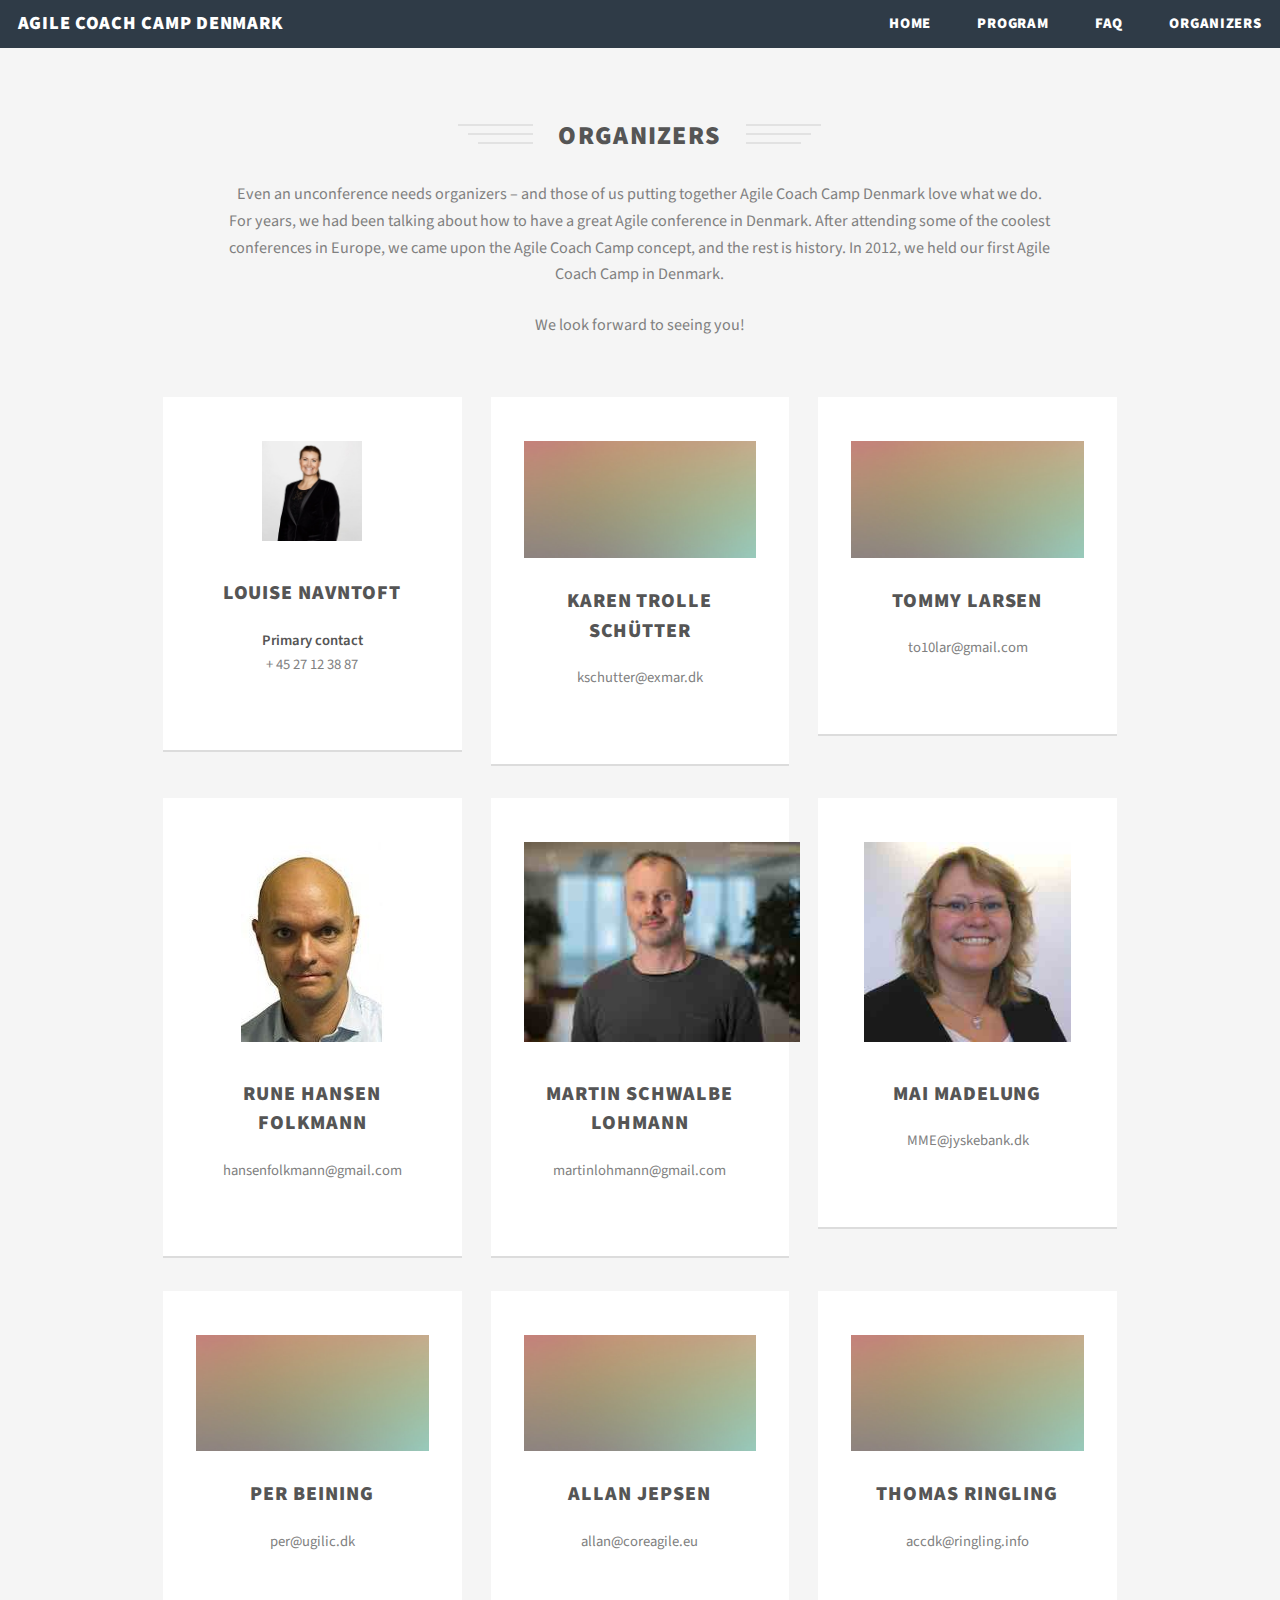
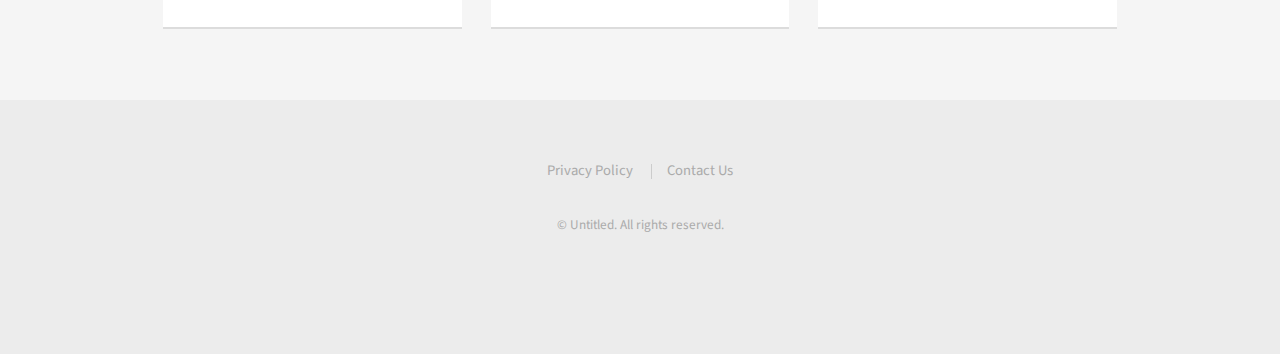
==== organizers.html @ 0ffbefe8 "Organizers initial" ====
<!DOCTYPE HTML>
<!--
	Elevation by Pixelarity
	pixelarity.com | hello@pixelarity.com
	License: pixelarity.com/license
-->
<html>

<head>
	<title>ACCDK</title>
	<meta charset="utf-8" />
	<meta name="viewport" content="width=device-width, initial-scale=1, user-scalable=no" />
	<link rel="stylesheet" href="assets/css/main.css" />
</head>

<body class="is-preload">
	<div id="page-wrapper">

		<!-- Header -->
		<header id="header">
			<h1><a href="index.html">Agile Coach Camp Denmark</a></h1>
			<nav id="nav">
				<ul>
					<li><a href="index.html">Home</a></li>
					<li><a href="program.html">Program</a></li>
					<li><a href="faq.html">FAQ</a></li>
					<li><a href="organizers.html">Organizers</a></li>
				</ul>
			</nav>
		</header>

		<!-- Main-->
		<div class="wrapper style1">
			<section class="container">
				<header class="major">
					<h2>Organizers</h2>
					<p>Even an unconference needs organizers – and those of us putting together Agile Coach Camp Denmark love what we
						do.

						For years, we had been talking about how to have a great Agile conference in Denmark. After attending some of the
						coolest conferences in Europe, we came upon the Agile Coach Camp concept, and the rest is history. In 2012, we
						held
						our
						first Agile Coach Camp in Denmark.</p><br>
					<p>We look forward to seeing you!</p>
				</header>
				<div class="row gtr-uniform">
					<div class="col-4 col-12-narrower">
						<section class="box special">
							<p>
								<span class="image org-pic"><img src="images/louise.jpg" alt="" class="center"/></span>
								<h3>Louise Navntoft</h3>
								<p><b>Primary contact</b><br>+ 45 27 12 38 87</p>
							</p>
						</section>
					</div>
					<div class="col-4 col-12-narrower">
						<section class="box special">
							<p>
								<span class="image fit org-pic"><img src="images/pic05.jpg" alt="" /></span>
								<h3>Karen Trolle Schütter</h3>
								<p>kschutter@exmar.dk</p>
							</p>
						</section>
					</div>
					<div class="col-4 col-12-narrower">
						<section class="box special">
							<p>
								<span class="image fit org-pic"><img src="images/pic05.jpg" alt="" /></span>
								<h3>Tommy Larsen</h3>
								<p>to10lar@gmail.com</p>
							</p>
						</section>
					</div>
				</div>

				<div class="row gtr-uniform" style="margin-top: 5px">
					<div class="col-4 col-12-narrower">
						<section class="box special">
							<p>
								<span class="image org-pic"><img src="images/rune.jpg" alt="" /></span>
								<h3>Rune Hansen Folkmann</h3>
								<p>hansenfolkmann@gmail.com</p>
							</p>
						</section>
					</div>
					<div class="col-4 col-12-narrower">
						<section class="box special">
							<p>
								<span class="image org-pic"><img src="images/martin.jpg" alt="" /></span>
								<h3>Martin Schwalbe Lohmann</h3>
								<p>martinlohmann@gmail.com</p>
							</p>
						</section>
					</div>
					<div class="col-4 col-12-narrower">
						<section class="box special">
							<p>
								<span class="image org-pic"><img src="images/mai.jpg" alt="" /></span>
								<h3>Mai Madelung</h3>
								<p>MME@jyskebank.dk</p>
							</p>
						</section>
					</div>
				</div>

				<div class="row gtr-uniform" style="margin-top: 5px">
					<div class="col-4 col-12-narrower">
						<section class="box special">
							<p>
								<span class="image fit org-pic"><img src="images/pic05.jpg" alt="" /></span>
								<h3>Per Beining</h3>
								<p>per@ugilic.dk</p>
							</p>
						</section>
					</div>
					<div class="col-4 col-12-narrower">
						<section class="box special">
							<p>
								<span class="image fit org-pic"><img src="images/pic05.jpg" alt="" /></span>
								<h3>Allan Jepsen</h3>
								<p>allan@coreagile.eu</p>
							</p>
						</section>
					</div>
					<div class="col-4 col-12-narrower">
						<section class="box special">
							<p>
								<span class="image fit org-pic"><img src="images/pic05.jpg" alt="" /></span>
								<h3>Thomas Ringling</h3>
								<p>accdk@ringling.info</p>
							</p>
						</section>
					</div>
				</div>
			</section>
		</div>

		<!-- Footer -->
		<footer id="footer">
			<ul class="menu">
				<li><a href="#">Privacy Policy</a></li>
				<li><a href="#">Contact Us</a></li>
			</ul>
			<div class="copyright">
				&copy; Untitled. All rights reserved.
			</div>
		</footer>

	</div>

	<!-- Scripts -->
	<script src="assets/js/jquery.min.js"></script>
	<script src="assets/js/jquery.dropotron.min.js"></script>
	<script src="assets/js/jquery.scrollex.min.js"></script>
	<script src="assets/js/browser.min.js"></script>
	<script src="assets/js/breakpoints.min.js"></script>
	<script src="assets/js/util.js"></script>
	<script src="assets/js/main.js"></script>
</body>

</html>
---- assets/css/main.css ----
@import url("font-awesome.min.css");
@import url("https://fonts.googleapis.com/css?family=Source+Sans+Pro:400,400italic,600,600italic,700,900");
/*
	Elevation by Pixelarity
	pixelarity.com | hello@pixelarity.com
	License: pixelarity.com/license
*/
html,
body,
div,
span,
applet,
object,
iframe,
h1,
h2,
h3,
h4,
h5,
h6,
p,
blockquote,
pre,
a,
abbr,
acronym,
address,
big,
cite,
code,
del,
dfn,
em,
img,
ins,
kbd,
q,
s,
samp,
small,
strike,
strong,
sub,
sup,
tt,
var,
b,
u,
i,
center,
dl,
dt,
dd,
ol,
ul,
li,
fieldset,
form,
label,
legend,
table,
caption,
tbody,
tfoot,
thead,
tr,
th,
td,
article,
aside,
canvas,
details,
embed,
figure,
figcaption,
footer,
header,
hgroup,
menu,
nav,
output,
ruby,
section,
summary,
time,
mark,
audio,
video {
  margin: 0;
  padding: 0;
  border: 0;
  font-size: 100%;
  font: inherit;
  vertical-align: baseline; }

article,
aside,
details,
figcaption,
figure,
footer,
header,
hgroup,
menu,
nav,
section {
  display: block; }

body {
  line-height: 1; }

ol,
ul {
  list-style: none; }

blockquote,
q {
  quotes: none; }
  blockquote:before, blockquote:after,
  q:before,
  q:after {
    content: '';
    content: none; }

table {
  border-collapse: collapse;
  border-spacing: 0; }

body {
  -webkit-text-size-adjust: none; }

mark {
  background-color: transparent;
  color: inherit; }

input::-moz-focus-inner {
  border: 0;
  padding: 0; }

input,
select,
textarea {
  -moz-appearance: none;
  -webkit-appearance: none;
  -ms-appearance: none;
  appearance: none; }

/* Basic */
html {
  box-sizing: border-box; }

*,
*:before,
*:after {
  box-sizing: inherit; }

body {
  background: #ffffff; }
  body.is-preload *,
  body.is-preload *:before,
  body.is-preload *:after {
    -moz-animation: none !important;
    -webkit-animation: none !important;
    -ms-animation: none !important;
    animation: none !important;
    -moz-transition: none !important;
    -webkit-transition: none !important;
    -ms-transition: none !important;
    transition: none !important; }

body,
input,
select,
textarea {
  color: #808080;
  font-family: "Source Sans Pro", Helvetica, sans-serif;
  font-size: 13pt;
  font-weight: 400;
  line-height: 1.65em; }

a {
  -moz-transition: color 0.2s ease-in-out;
  -webkit-transition: color 0.2s ease-in-out;
  -ms-transition: color 0.2s ease-in-out;
  transition: color 0.2s ease-in-out;
  color: #87b885;
  text-decoration: underline; }
  a:hover {
    color: #87b885 !important;
    text-decoration: none; }

strong,
b {
  color: #555555;
  font-weight: 600; }

em,
i {
  font-style: italic; }

p {
  margin: 0 0 2em 0; }

h1,
h2,
h3,
h4,
h5,
h6 {
  color: #555555;
  font-weight: 900;
  letter-spacing: 0.05em;
  line-height: 1em;
  margin: 0 0 1em 0;
  text-indent: -0.05em;
  text-transform: uppercase; }
  h1 a,
  h2 a,
  h3 a,
  h4 a,
  h5 a,
  h6 a {
    color: inherit;
    text-decoration: none; }

h2 {
  font-size: 1.75em;
  line-height: 1.5em; }

h3 {
  font-size: 1.35em;
  line-height: 1.5em; }

h4 {
  font-size: 1.1em;
  line-height: 1.5em; }

h5 {
  font-size: 0.9em;
  line-height: 1.5em; }

h6 {
  font-size: 0.7em;
  line-height: 1.5em; }

sub {
  font-size: 0.8em;
  position: relative;
  top: 0.5em; }

sup {
  font-size: 0.8em;
  position: relative;
  top: -0.5em; }

hr {
  border: 0;
  border-bottom: solid 1px #dddddd;
  margin: 2em 0; }
  hr.major {
    margin: 3em 0; }

blockquote {
  border-left: solid 4px #dddddd;
  font-style: italic;
  margin: 0 0 2em 0;
  padding: 0.5em 0 0.5em 2em; }

pre {
  -webkit-overflow-scrolling: touch;
  background: #f0f0f0;
  font-family: monospace;
  font-size: 0.9em;
  line-height: 1.75em;
  margin: 0 0 2em 0;
  overflow-x: auto;
  padding: 1em 1.5em; }

code {
  background: #f0f0f0;
  font-family: monospace;
  font-size: 0.9em;
  margin: 0 0.25em;
  padding: 0.25em 0.65em; }

.align-left {
  text-align: left; }

.align-center {
  text-align: center; }

.align-right {
  text-align: right; }

/* Row */
.row {
  display: flex;
  flex-wrap: wrap;
  box-sizing: border-box;
  align-items: stretch; }
  .row > * {
    box-sizing: border-box; }
  .row.gtr-uniform > * > :last-child {
    margin-bottom: 0; }
  .row.aln-left {
    justify-content: flex-start; }
  .row.aln-center {
    justify-content: center; }
  .row.aln-right {
    justify-content: flex-end; }
  .row.aln-top {
    align-items: flex-start; }
  .row.aln-middle {
    align-items: center; }
  .row.aln-bottom {
    align-items: flex-end; }
  .row > .imp {
    order: -1; }
  .row > .col-1 {
    width: 8.33333%; }
  .row > .off-1 {
    margin-left: 8.33333%; }
  .row > .col-2 {
    width: 16.66667%; }
  .row > .off-2 {
    margin-left: 16.66667%; }
  .row > .col-3 {
    width: 25%; }
  .row > .off-3 {
    margin-left: 25%; }
  .row > .col-4 {
    width: 33.33333%; }
  .row > .off-4 {
    margin-left: 33.33333%; }
  .row > .col-5 {
    width: 41.66667%; }
  .row > .off-5 {
    margin-left: 41.66667%; }
  .row > .col-6 {
    width: 50%; }
  .row > .off-6 {
    margin-left: 50%; }
  .row > .col-7 {
    width: 58.33333%; }
  .row > .off-7 {
    margin-left: 58.33333%; }
  .row > .col-8 {
    width: 66.66667%; }
  .row > .off-8 {
    margin-left: 66.66667%; }
  .row > .col-9 {
    width: 75%; }
  .row > .off-9 {
    margin-left: 75%; }
  .row > .col-10 {
    width: 83.33333%; }
  .row > .off-10 {
    margin-left: 83.33333%; }
  .row > .col-11 {
    width: 91.66667%; }
  .row > .off-11 {
    margin-left: 91.66667%; }
  .row > .col-12 {
    width: 100%; }
  .row > .off-12 {
    margin-left: 100%; }
  .row.gtr-0 {
    margin-top: 0;
    margin-left: 0em; }
    .row.gtr-0 > * {
      padding: 0 0 0 0em; }
    .row.gtr-0.gtr-uniform {
      margin-top: 0em; }
      .row.gtr-0.gtr-uniform > * {
        padding-top: 0em; }
  .row.gtr-25 {
    margin-top: 0;
    margin-left: -0.75em; }
    .row.gtr-25 > * {
      padding: 0 0 0 0.75em; }
    .row.gtr-25.gtr-uniform {
      margin-top: -0.75em; }
      .row.gtr-25.gtr-uniform > * {
        padding-top: 0.75em; }
  .row.gtr-50 {
    margin-top: 0;
    margin-left: -1.5em; }
    .row.gtr-50 > * {
      padding: 0 0 0 1.5em; }
    .row.gtr-50.gtr-uniform {
      margin-top: -1.5em; }
      .row.gtr-50.gtr-uniform > * {
        padding-top: 1.5em; }
  .row {
    margin-top: 0;
    margin-left: -3em; }
    .row > * {
      padding: 0 0 0 3em; }
    .row.gtr-uniform {
      margin-top: -3em; }
      .row.gtr-uniform > * {
        padding-top: 3em; }
  .row.gtr-150 {
    margin-top: 0;
    margin-left: -4.5em; }
    .row.gtr-150 > * {
      padding: 0 0 0 4.5em; }
    .row.gtr-150.gtr-uniform {
      margin-top: -4.5em; }
      .row.gtr-150.gtr-uniform > * {
        padding-top: 4.5em; }
  .row.gtr-200 {
    margin-top: 0;
    margin-left: -6em; }
    .row.gtr-200 > * {
      padding: 0 0 0 6em; }
    .row.gtr-200.gtr-uniform {
      margin-top: -6em; }
      .row.gtr-200.gtr-uniform > * {
        padding-top: 6em; }
  @media screen and (max-width: 1680px) {
    .row {
      display: flex;
      flex-wrap: wrap;
      box-sizing: border-box;
      align-items: stretch; }
      .row > * {
        box-sizing: border-box; }
      .row.gtr-uniform > * > :last-child {
        margin-bottom: 0; }
      .row.aln-left {
        justify-content: flex-start; }
      .row.aln-center {
        justify-content: center; }
      .row.aln-right {
        justify-content: flex-end; }
      .row.aln-top {
        align-items: flex-start; }
      .row.aln-middle {
        align-items: center; }
      .row.aln-bottom {
        align-items: flex-end; }
      .row > .imp-wide {
        order: -1; }
      .row > .col-1-wide {
        width: 8.33333%; }
      .row > .off-1-wide {
        margin-left: 8.33333%; }
      .row > .col-2-wide {
        width: 16.66667%; }
      .row > .off-2-wide {
        margin-left: 16.66667%; }
      .row > .col-3-wide {
        width: 25%; }
      .row > .off-3-wide {
        margin-left: 25%; }
      .row > .col-4-wide {
        width: 33.33333%; }
      .row > .off-4-wide {
        margin-left: 33.33333%; }
      .row > .col-5-wide {
        width: 41.66667%; }
      .row > .off-5-wide {
        margin-left: 41.66667%; }
      .row > .col-6-wide {
        width: 50%; }
      .row > .off-6-wide {
        margin-left: 50%; }
      .row > .col-7-wide {
        width: 58.33333%; }
      .row > .off-7-wide {
        margin-left: 58.33333%; }
      .row > .col-8-wide {
        width: 66.66667%; }
      .row > .off-8-wide {
        margin-left: 66.66667%; }
      .row > .col-9-wide {
        width: 75%; }
      .row > .off-9-wide {
        margin-left: 75%; }
      .row > .col-10-wide {
        width: 83.33333%; }
      .row > .off-10-wide {
        margin-left: 83.33333%; }
      .row > .col-11-wide {
        width: 91.66667%; }
      .row > .off-11-wide {
        margin-left: 91.66667%; }
      .row > .col-12-wide {
        width: 100%; }
      .row > .off-12-wide {
        margin-left: 100%; }
      .row.gtr-0 {
        margin-top: 0;
        margin-left: 0em; }
        .row.gtr-0 > * {
          padding: 0 0 0 0em; }
        .row.gtr-0.gtr-uniform {
          margin-top: 0em; }
          .row.gtr-0.gtr-uniform > * {
            padding-top: 0em; }
      .row.gtr-25 {
        margin-top: 0;
        margin-left: -0.625em; }
        .row.gtr-25 > * {
          padding: 0 0 0 0.625em; }
        .row.gtr-25.gtr-uniform {
          margin-top: -0.625em; }
          .row.gtr-25.gtr-uniform > * {
            padding-top: 0.625em; }
      .row.gtr-50 {
        margin-top: 0;
        margin-left: -1.25em; }
        .row.gtr-50 > * {
          padding: 0 0 0 1.25em; }
        .row.gtr-50.gtr-uniform {
          margin-top: -1.25em; }
          .row.gtr-50.gtr-uniform > * {
            padding-top: 1.25em; }
      .row {
        margin-top: 0;
        margin-left: -2.5em; }
        .row > * {
          padding: 0 0 0 2.5em; }
        .row.gtr-uniform {
          margin-top: -2.5em; }
          .row.gtr-uniform > * {
            padding-top: 2.5em; }
      .row.gtr-150 {
        margin-top: 0;
        margin-left: -3.75em; }
        .row.gtr-150 > * {
          padding: 0 0 0 3.75em; }
        .row.gtr-150.gtr-uniform {
          margin-top: -3.75em; }
          .row.gtr-150.gtr-uniform > * {
            padding-top: 3.75em; }
      .row.gtr-200 {
        margin-top: 0;
        margin-left: -5em; }
        .row.gtr-200 > * {
          padding: 0 0 0 5em; }
        .row.gtr-200.gtr-uniform {
          margin-top: -5em; }
          .row.gtr-200.gtr-uniform > * {
            padding-top: 5em; } }
  @media screen and (max-width: 1280px) {
    .row {
      display: flex;
      flex-wrap: wrap;
      box-sizing: border-box;
      align-items: stretch; }
      .row > * {
        box-sizing: border-box; }
      .row.gtr-uniform > * > :last-child {
        margin-bottom: 0; }
      .row.aln-left {
        justify-content: flex-start; }
      .row.aln-center {
        justify-content: center; }
      .row.aln-right {
        justify-content: flex-end; }
      .row.aln-top {
        align-items: flex-start; }
      .row.aln-middle {
        align-items: center; }
      .row.aln-bottom {
        align-items: flex-end; }
      .row > .imp-normal {
        order: -1; }
      .row > .col-1-normal {
        width: 8.33333%; }
      .row > .off-1-normal {
        margin-left: 8.33333%; }
      .row > .col-2-normal {
        width: 16.66667%; }
      .row > .off-2-normal {
        margin-left: 16.66667%; }
      .row > .col-3-normal {
        width: 25%; }
      .row > .off-3-normal {
        margin-left: 25%; }
      .row > .col-4-normal {
        width: 33.33333%; }
      .row > .off-4-normal {
        margin-left: 33.33333%; }
      .row > .col-5-normal {
        width: 41.66667%; }
      .row > .off-5-normal {
        margin-left: 41.66667%; }
      .row > .col-6-normal {
        width: 50%; }
      .row > .off-6-normal {
        margin-left: 50%; }
      .row > .col-7-normal {
        width: 58.33333%; }
      .row > .off-7-normal {
        margin-left: 58.33333%; }
      .row > .col-8-normal {
        width: 66.66667%; }
      .row > .off-8-normal {
        margin-left: 66.66667%; }
      .row > .col-9-normal {
        width: 75%; }
      .row > .off-9-normal {
        margin-left: 75%; }
      .row > .col-10-normal {
        width: 83.33333%; }
      .row > .off-10-normal {
        margin-left: 83.33333%; }
      .row > .col-11-normal {
        width: 91.66667%; }
      .row > .off-11-normal {
        margin-left: 91.66667%; }
      .row > .col-12-normal {
        width: 100%; }
      .row > .off-12-normal {
        margin-left: 100%; }
      .row.gtr-0 {
        margin-top: 0;
        margin-left: 0em; }
        .row.gtr-0 > * {
          padding: 0 0 0 0em; }
        .row.gtr-0.gtr-uniform {
          margin-top: 0em; }
          .row.gtr-0.gtr-uniform > * {
            padding-top: 0em; }
      .row.gtr-25 {
        margin-top: 0;
        margin-left: -0.5em; }
        .row.gtr-25 > * {
          padding: 0 0 0 0.5em; }
        .row.gtr-25.gtr-uniform {
          margin-top: -0.5em; }
          .row.gtr-25.gtr-uniform > * {
            padding-top: 0.5em; }
      .row.gtr-50 {
        margin-top: 0;
        margin-left: -1em; }
        .row.gtr-50 > * {
          padding: 0 0 0 1em; }
        .row.gtr-50.gtr-uniform {
          margin-top: -1em; }
          .row.gtr-50.gtr-uniform > * {
            padding-top: 1em; }
      .row {
        margin-top: 0;
        margin-left: -2em; }
        .row > * {
          padding: 0 0 0 2em; }
        .row.gtr-uniform {
          margin-top: -2em; }
          .row.gtr-uniform > * {
            padding-top: 2em; }
      .row.gtr-150 {
        margin-top: 0;
        margin-left: -3em; }
        .row.gtr-150 > * {
          padding: 0 0 0 3em; }
        .row.gtr-150.gtr-uniform {
          margin-top: -3em; }
          .row.gtr-150.gtr-uniform > * {
            padding-top: 3em; }
      .row.gtr-200 {
        margin-top: 0;
        margin-left: -4em; }
        .row.gtr-200 > * {
          padding: 0 0 0 4em; }
        .row.gtr-200.gtr-uniform {
          margin-top: -4em; }
          .row.gtr-200.gtr-uniform > * {
            padding-top: 4em; } }
  @media screen and (max-width: 980px) {
    .row {
      display: flex;
      flex-wrap: wrap;
      box-sizing: border-box;
      align-items: stretch; }
      .row > * {
        box-sizing: border-box; }
      .row.gtr-uniform > * > :last-child {
        margin-bottom: 0; }
      .row.aln-left {
        justify-content: flex-start; }
      .row.aln-center {
        justify-content: center; }
      .row.aln-right {
        justify-content: flex-end; }
      .row.aln-top {
        align-items: flex-start; }
      .row.aln-middle {
        align-items: center; }
      .row.aln-bottom {
        align-items: flex-end; }
      .row > .imp-narrow {
        order: -1; }
      .row > .col-1-narrow {
        width: 8.33333%; }
      .row > .off-1-narrow {
        margin-left: 8.33333%; }
      .row > .col-2-narrow {
        width: 16.66667%; }
      .row > .off-2-narrow {
        margin-left: 16.66667%; }
      .row > .col-3-narrow {
        width: 25%; }
      .row > .off-3-narrow {
        margin-left: 25%; }
      .row > .col-4-narrow {
        width: 33.33333%; }
      .row > .off-4-narrow {
        margin-left: 33.33333%; }
      .row > .col-5-narrow {
        width: 41.66667%; }
      .row > .off-5-narrow {
        margin-left: 41.66667%; }
      .row > .col-6-narrow {
        width: 50%; }
      .row > .off-6-narrow {
        margin-left: 50%; }
      .row > .col-7-narrow {
        width: 58.33333%; }
      .row > .off-7-narrow {
        margin-left: 58.33333%; }
      .row > .col-8-narrow {
        width: 66.66667%; }
      .row > .off-8-narrow {
        margin-left: 66.66667%; }
      .row > .col-9-narrow {
        width: 75%; }
      .row > .off-9-narrow {
        margin-left: 75%; }
      .row > .col-10-narrow {
        width: 83.33333%; }
      .row > .off-10-narrow {
        margin-left: 83.33333%; }
      .row > .col-11-narrow {
        width: 91.66667%; }
      .row > .off-11-narrow {
        margin-left: 91.66667%; }
      .row > .col-12-narrow {
        width: 100%; }
      .row > .off-12-narrow {
        margin-left: 100%; }
      .row.gtr-0 {
        margin-top: 0;
        margin-left: 0em; }
        .row.gtr-0 > * {
          padding: 0 0 0 0em; }
        .row.gtr-0.gtr-uniform {
          margin-top: 0em; }
          .row.gtr-0.gtr-uniform > * {
            padding-top: 0em; }
      .row.gtr-25 {
        margin-top: 0;
        margin-left: -0.5em; }
        .row.gtr-25 > * {
          padding: 0 0 0 0.5em; }
        .row.gtr-25.gtr-uniform {
          margin-top: -0.5em; }
          .row.gtr-25.gtr-uniform > * {
            padding-top: 0.5em; }
      .row.gtr-50 {
        margin-top: 0;
        margin-left: -1em; }
        .row.gtr-50 > * {
          padding: 0 0 0 1em; }
        .row.gtr-50.gtr-uniform {
          margin-top: -1em; }
          .row.gtr-50.gtr-uniform > * {
            padding-top: 1em; }
      .row {
        margin-top: 0;
        margin-left: -2em; }
        .row > * {
          padding: 0 0 0 2em; }
        .row.gtr-uniform {
          margin-top: -2em; }
          .row.gtr-uniform > * {
            padding-top: 2em; }
      .row.gtr-150 {
        margin-top: 0;
        margin-left: -3em; }
        .row.gtr-150 > * {
          padding: 0 0 0 3em; }
        .row.gtr-150.gtr-uniform {
          margin-top: -3em; }
          .row.gtr-150.gtr-uniform > * {
            padding-top: 3em; }
      .row.gtr-200 {
        margin-top: 0;
        margin-left: -4em; }
        .row.gtr-200 > * {
          padding: 0 0 0 4em; }
        .row.gtr-200.gtr-uniform {
          margin-top: -4em; }
          .row.gtr-200.gtr-uniform > * {
            padding-top: 4em; } }
  @media screen and (max-width: 840px) {
    .row {
      display: flex;
      flex-wrap: wrap;
      box-sizing: border-box;
      align-items: stretch; }
      .row > * {
        box-sizing: border-box; }
      .row.gtr-uniform > * > :last-child {
        margin-bottom: 0; }
      .row.aln-left {
        justify-content: flex-start; }
      .row.aln-center {
        justify-content: center; }
      .row.aln-right {
        justify-content: flex-end; }
      .row.aln-top {
        align-items: flex-start; }
      .row.aln-middle {
        align-items: center; }
      .row.aln-bottom {
        align-items: flex-end; }
      .row > .imp-narrower {
        order: -1; }
      .row > .col-1-narrower {
        width: 8.33333%; }
      .row > .off-1-narrower {
        margin-left: 8.33333%; }
      .row > .col-2-narrower {
        width: 16.66667%; }
      .row > .off-2-narrower {
        margin-left: 16.66667%; }
      .row > .col-3-narrower {
        width: 25%; }
      .row > .off-3-narrower {
        margin-left: 25%; }
      .row > .col-4-narrower {
        width: 33.33333%; }
      .row > .off-4-narrower {
        margin-left: 33.33333%; }
      .row > .col-5-narrower {
        width: 41.66667%; }
      .row > .off-5-narrower {
        margin-left: 41.66667%; }
      .row > .col-6-narrower {
        width: 50%; }
      .row > .off-6-narrower {
        margin-left: 50%; }
      .row > .col-7-narrower {
        width: 58.33333%; }
      .row > .off-7-narrower {
        margin-left: 58.33333%; }
      .row > .col-8-narrower {
        width: 66.66667%; }
      .row > .off-8-narrower {
        margin-left: 66.66667%; }
      .row > .col-9-narrower {
        width: 75%; }
      .row > .off-9-narrower {
        margin-left: 75%; }
      .row > .col-10-narrower {
        width: 83.33333%; }
      .row > .off-10-narrower {
        margin-left: 83.33333%; }
      .row > .col-11-narrower {
        width: 91.66667%; }
      .row > .off-11-narrower {
        margin-left: 91.66667%; }
      .row > .col-12-narrower {
        width: 100%; }
      .row > .off-12-narrower {
        margin-left: 100%; }
      .row.gtr-0 {
        margin-top: 0;
        margin-left: 0em; }
        .row.gtr-0 > * {
          padding: 0 0 0 0em; }
        .row.gtr-0.gtr-uniform {
          margin-top: 0em; }
          .row.gtr-0.gtr-uniform > * {
            padding-top: 0em; }
      .row.gtr-25 {
        margin-top: 0;
        margin-left: -0.5em; }
        .row.gtr-25 > * {
          padding: 0 0 0 0.5em; }
        .row.gtr-25.gtr-uniform {
          margin-top: -0.5em; }
          .row.gtr-25.gtr-uniform > * {
            padding-top: 0.5em; }
      .row.gtr-50 {
        margin-top: 0;
        margin-left: -1em; }
        .row.gtr-50 > * {
          padding: 0 0 0 1em; }
        .row.gtr-50.gtr-uniform {
          margin-top: -1em; }
          .row.gtr-50.gtr-uniform > * {
            padding-top: 1em; }
      .row {
        margin-top: 0;
        margin-left: -2em; }
        .row > * {
          padding: 0 0 0 2em; }
        .row.gtr-uniform {
          margin-top: -2em; }
          .row.gtr-uniform > * {
            padding-top: 2em; }
      .row.gtr-150 {
        margin-top: 0;
        margin-left: -3em; }
        .row.gtr-150 > * {
          padding: 0 0 0 3em; }
        .row.gtr-150.gtr-uniform {
          margin-top: -3em; }
          .row.gtr-150.gtr-uniform > * {
            padding-top: 3em; }
      .row.gtr-200 {
        margin-top: 0;
        margin-left: -4em; }
        .row.gtr-200 > * {
          padding: 0 0 0 4em; }
        .row.gtr-200.gtr-uniform {
          margin-top: -4em; }
          .row.gtr-200.gtr-uniform > * {
            padding-top: 4em; } }
  @media screen and (max-width: 736px) {
    .row {
      display: flex;
      flex-wrap: wrap;
      box-sizing: border-box;
      align-items: stretch; }
      .row > * {
        box-sizing: border-box; }
      .row.gtr-uniform > * > :last-child {
        margin-bottom: 0; }
      .row.aln-left {
        justify-content: flex-start; }
      .row.aln-center {
        justify-content: center; }
      .row.aln-right {
        justify-content: flex-end; }
      .row.aln-top {
        align-items: flex-start; }
      .row.aln-middle {
        align-items: center; }
      .row.aln-bottom {
        align-items: flex-end; }
      .row > .imp-mobile {
        order: -1; }
      .row > .col-1-mobile {
        width: 8.33333%; }
      .row > .off-1-mobile {
        margin-left: 8.33333%; }
      .row > .col-2-mobile {
        width: 16.66667%; }
      .row > .off-2-mobile {
        margin-left: 16.66667%; }
      .row > .col-3-mobile {
        width: 25%; }
      .row > .off-3-mobile {
        margin-left: 25%; }
      .row > .col-4-mobile {
        width: 33.33333%; }
      .row > .off-4-mobile {
        margin-left: 33.33333%; }
      .row > .col-5-mobile {
        width: 41.66667%; }
      .row > .off-5-mobile {
        margin-left: 41.66667%; }
      .row > .col-6-mobile {
        width: 50%; }
      .row > .off-6-mobile {
        margin-left: 50%; }
      .row > .col-7-mobile {
        width: 58.33333%; }
      .row > .off-7-mobile {
        margin-left: 58.33333%; }
      .row > .col-8-mobile {
        width: 66.66667%; }
      .row > .off-8-mobile {
        margin-left: 66.66667%; }
      .row > .col-9-mobile {
        width: 75%; }
      .row > .off-9-mobile {
        margin-left: 75%; }
      .row > .col-10-mobile {
        width: 83.33333%; }
      .row > .off-10-mobile {
        margin-left: 83.33333%; }
      .row > .col-11-mobile {
        width: 91.66667%; }
      .row > .off-11-mobile {
        margin-left: 91.66667%; }
      .row > .col-12-mobile {
        width: 100%; }
      .row > .off-12-mobile {
        margin-left: 100%; }
      .row.gtr-0 {
        margin-top: 0;
        margin-left: 0em; }
        .row.gtr-0 > * {
          padding: 0 0 0 0em; }
        .row.gtr-0.gtr-uniform {
          margin-top: 0em; }
          .row.gtr-0.gtr-uniform > * {
            padding-top: 0em; }
      .row.gtr-25 {
        margin-top: 0;
        margin-left: -0.5em; }
        .row.gtr-25 > * {
          padding: 0 0 0 0.5em; }
        .row.gtr-25.gtr-uniform {
          margin-top: -0.5em; }
          .row.gtr-25.gtr-uniform > * {
            padding-top: 0.5em; }
      .row.gtr-50 {
        margin-top: 0;
        margin-left: -1em; }
        .row.gtr-50 > * {
          padding: 0 0 0 1em; }
        .row.gtr-50.gtr-uniform {
          margin-top: -1em; }
          .row.gtr-50.gtr-uniform > * {
            padding-top: 1em; }
      .row {
        margin-top: 0;
        margin-left: -2em; }
        .row > * {
          padding: 0 0 0 2em; }
        .row.gtr-uniform {
          margin-top: -2em; }
          .row.gtr-uniform > * {
            padding-top: 2em; }
      .row.gtr-150 {
        margin-top: 0;
        margin-left: -3em; }
        .row.gtr-150 > * {
          padding: 0 0 0 3em; }
        .row.gtr-150.gtr-uniform {
          margin-top: -3em; }
          .row.gtr-150.gtr-uniform > * {
            padding-top: 3em; }
      .row.gtr-200 {
        margin-top: 0;
        margin-left: -4em; }
        .row.gtr-200 > * {
          padding: 0 0 0 4em; }
        .row.gtr-200.gtr-uniform {
          margin-top: -4em; }
          .row.gtr-200.gtr-uniform > * {
            padding-top: 4em; } }
  @media screen and (max-width: 480px) {
    .row {
      display: flex;
      flex-wrap: wrap;
      box-sizing: border-box;
      align-items: stretch; }
      .row > * {
        box-sizing: border-box; }
      .row.gtr-uniform > * > :last-child {
        margin-bottom: 0; }
      .row.aln-left {
        justify-content: flex-start; }
      .row.aln-center {
        justify-content: center; }
      .row.aln-right {
        justify-content: flex-end; }
      .row.aln-top {
        align-items: flex-start; }
      .row.aln-middle {
        align-items: center; }
      .row.aln-bottom {
        align-items: flex-end; }
      .row > .imp-mobilep {
        order: -1; }
      .row > .col-1-mobilep {
        width: 8.33333%; }
      .row > .off-1-mobilep {
        margin-left: 8.33333%; }
      .row > .col-2-mobilep {
        width: 16.66667%; }
      .row > .off-2-mobilep {
        margin-left: 16.66667%; }
      .row > .col-3-mobilep {
        width: 25%; }
      .row > .off-3-mobilep {
        margin-left: 25%; }
      .row > .col-4-mobilep {
        width: 33.33333%; }
      .row > .off-4-mobilep {
        margin-left: 33.33333%; }
      .row > .col-5-mobilep {
        width: 41.66667%; }
      .row > .off-5-mobilep {
        margin-left: 41.66667%; }
      .row > .col-6-mobilep {
        width: 50%; }
      .row > .off-6-mobilep {
        margin-left: 50%; }
      .row > .col-7-mobilep {
        width: 58.33333%; }
      .row > .off-7-mobilep {
        margin-left: 58.33333%; }
      .row > .col-8-mobilep {
        width: 66.66667%; }
      .row > .off-8-mobilep {
        margin-left: 66.66667%; }
      .row > .col-9-mobilep {
        width: 75%; }
      .row > .off-9-mobilep {
        margin-left: 75%; }
      .row > .col-10-mobilep {
        width: 83.33333%; }
      .row > .off-10-mobilep {
        margin-left: 83.33333%; }
      .row > .col-11-mobilep {
        width: 91.66667%; }
      .row > .off-11-mobilep {
        margin-left: 91.66667%; }
      .row > .col-12-mobilep {
        width: 100%; }
      .row > .off-12-mobilep {
        margin-left: 100%; }
      .row.gtr-0 {
        margin-top: 0;
        margin-left: 0em; }
        .row.gtr-0 > * {
          padding: 0 0 0 0em; }
        .row.gtr-0.gtr-uniform {
          margin-top: 0em; }
          .row.gtr-0.gtr-uniform > * {
            padding-top: 0em; }
      .row.gtr-25 {
        margin-top: 0;
        margin-left: -0.5em; }
        .row.gtr-25 > * {
          padding: 0 0 0 0.5em; }
        .row.gtr-25.gtr-uniform {
          margin-top: -0.5em; }
          .row.gtr-25.gtr-uniform > * {
            padding-top: 0.5em; }
      .row.gtr-50 {
        margin-top: 0;
        margin-left: -1em; }
        .row.gtr-50 > * {
          padding: 0 0 0 1em; }
        .row.gtr-50.gtr-uniform {
          margin-top: -1em; }
          .row.gtr-50.gtr-uniform > * {
            padding-top: 1em; }
      .row {
        margin-top: 0;
        margin-left: -2em; }
        .row > * {
          padding: 0 0 0 2em; }
        .row.gtr-uniform {
          margin-top: -2em; }
          .row.gtr-uniform > * {
            padding-top: 2em; }
      .row.gtr-150 {
        margin-top: 0;
        margin-left: -3em; }
        .row.gtr-150 > * {
          padding: 0 0 0 3em; }
        .row.gtr-150.gtr-uniform {
          margin-top: -3em; }
          .row.gtr-150.gtr-uniform > * {
            padding-top: 3em; }
      .row.gtr-200 {
        margin-top: 0;
        margin-left: -4em; }
        .row.gtr-200 > * {
          padding: 0 0 0 4em; }
        .row.gtr-200.gtr-uniform {
          margin-top: -4em; }
          .row.gtr-200.gtr-uniform > * {
            padding-top: 4em; } }

/* Container */
.container {
  margin: 0 auto;
  width: 75em; }
  .container.medium {
    width: 56.25em; }
  @media screen and (max-width: 1280px) {
    .container {
      width: 65em; }
      .container.medium {
        width: 48.75em; } }
  @media screen and (max-width: 980px) {
    .container {
      width: 90%; }
      .container.medium {
        width: 67.5%; } }
  @media screen and (max-width: 840px) {
    .container {
      width: 90%; }
      .container.medium {
        width: 90%; } }
  @media screen and (max-width: 736px) {
    .container {
      width: 100%; }
      .container.medium {
        width: 100%; } }

/* Section/Article */
section.special,
article.special {
  text-align: center; }

header p {
  color: #aaa;
  margin: 0 0 1.5em 0;
  position: relative; }
header h2 + p {
  font-size: 1.25em;
  line-height: 1.5em;
  margin-top: -1em; }
header h3 + p {
  font-size: 1.1em;
  line-height: 1.5em;
  margin-top: -0.85em; }
header h4 + p,
header h5 + p,
header h6 + p {
  font-size: 0.9em;
  line-height: 1.5em;
  margin-top: -0.75em; }
header.major {
  margin: 0 auto 4em auto;
  max-width: 56.25em;
  text-align: center; }
  header.major > :first-child {
    white-space: nowrap; }
    header.major > :first-child:before, header.major > :first-child:after {
      background-image: url("images/header-major-on-light.svg");
      background-repeat: no-repeat;
      content: '';
      display: inline-block;
      height: 20px;
      width: 150px; }
    header.major > :first-child:before {
      background-position: center right;
      margin-right: 1em; }
    header.major > :first-child:after {
      -moz-transform: scaleX(-1);
      -webkit-transform: scaleX(-1);
      -ms-transform: scaleX(-1);
      transform: scaleX(-1);
      background-position: center left;
      margin-left: 1em; }
  header.major p {
    color: #808080;
    font-size: 1.1em;
    line-height: 1.65em;
    margin: 0 auto 0 auto; }

/* Form */
form {
  margin: 0 0 2em 0; }

label {
  color: #555555;
  display: block;
  font-size: 0.9em;
  font-weight: 900;
  margin: 0 0 1em 0; }

input[type="text"],
input[type="password"],
input[type="email"],
select,
textarea {
  -moz-appearance: none;
  -webkit-appearance: none;
  -ms-appearance: none;
  appearance: none;
  border: 0;
  border: solid 1px #dddddd;
  border-radius: 0;
  color: inherit;
  display: block;
  outline: 0;
  padding: 0 1em;
  text-decoration: none;
  width: 100%; }
  input[type="text"]:invalid,
  input[type="password"]:invalid,
  input[type="email"]:invalid,
  select:invalid,
  textarea:invalid {
    box-shadow: none; }
  input[type="text"]:focus,
  input[type="password"]:focus,
  input[type="email"]:focus,
  select:focus,
  textarea:focus {
    border-color: #87b885;
    box-shadow: 0 0 0 1px #87b885; }

select {
  background-image: url("data:image/svg+xml;charset=utf8,%3Csvg xmlns='http://www.w3.org/2000/svg' width='40' height='40' preserveAspectRatio='none' viewBox='0 0 40 40'%3E%3Cpath d='M9.4,12.3l10.4,10.4l10.4-10.4c0.2-0.2,0.5-0.4,0.9-0.4c0.3,0,0.6,0.1,0.9,0.4l3.3,3.3c0.2,0.2,0.4,0.5,0.4,0.9 c0,0.4-0.1,0.6-0.4,0.9L20.7,31.9c-0.2,0.2-0.5,0.4-0.9,0.4c-0.3,0-0.6-0.1-0.9-0.4L4.3,17.3c-0.2-0.2-0.4-0.5-0.4-0.9 c0-0.4,0.1-0.6,0.4-0.9l3.3-3.3c0.2-0.2,0.5-0.4,0.9-0.4S9.1,12.1,9.4,12.3z' fill='%23dddddd' /%3E%3C/svg%3E");
  background-size: 1.25em;
  background-repeat: no-repeat;
  background-position: calc(100% - 1em) center;
  height: 2.75em;
  padding-right: 2.75em;
  text-overflow: ellipsis; }
  select:focus::-ms-value {
    background-color: transparent; }
  select::-ms-expand {
    display: none; }
  select option {
    color: #555555;
    background: #ffffff; }

input[type="text"],
input[type="password"],
input[type="email"],
select {
  height: 2.75em; }

textarea {
  padding: 0.75em 1em; }

input[type="checkbox"],
input[type="radio"] {
  -moz-appearance: none;
  -webkit-appearance: none;
  -ms-appearance: none;
  appearance: none;
  display: block;
  float: left;
  margin-right: -2em;
  opacity: 0;
  width: 1em;
  z-index: -1; }
  input[type="checkbox"] + label,
  input[type="radio"] + label {
    text-decoration: none;
    color: #808080;
    cursor: pointer;
    display: inline-block;
    font-size: 1em;
    font-weight: 400;
    padding-left: 2.4em;
    padding-right: 0.75em;
    position: relative; }
    input[type="checkbox"] + label:before,
    input[type="radio"] + label:before {
      -moz-osx-font-smoothing: grayscale;
      -webkit-font-smoothing: antialiased;
      font-family: FontAwesome;
      font-style: normal;
      font-weight: normal;
      text-transform: none !important; }
    input[type="checkbox"] + label:before,
    input[type="radio"] + label:before {
      background: #f0f0f0;
      content: '';
      display: inline-block;
      height: 1.65em;
      left: 0;
      line-height: 1.58125em;
      position: absolute;
      text-align: center;
      top: 0;
      width: 1.65em; }
  input[type="checkbox"]:checked + label:before,
  input[type="radio"]:checked + label:before {
    background: #596571;
    color: #ffffff;
    content: '\f00c'; }
  input[type="checkbox"]:focus + label:before,
  input[type="radio"]:focus + label:before {
    box-shadow: 0 0 0 2px #87b885; }

input[type="radio"] + label:before {
  border-radius: 100%; }

::-webkit-input-placeholder {
  color: #aaa !important;
  opacity: 1.0; }

:-moz-placeholder {
  color: #aaa !important;
  opacity: 1.0; }

::-moz-placeholder {
  color: #aaa !important;
  opacity: 1.0; }

:-ms-input-placeholder {
  color: #aaa !important;
  opacity: 1.0; }

/* Box */
.box {
  background: #fff;
  box-shadow: 0 2px 0 0 rgba(0, 0, 0, 0.1);
  margin-bottom: 2em;
  padding: 2.25em; }
  .box > :last-child,
  .box > :last-child > :last-child,
  .box > :last-child > :last-child > :last-child {
    margin-bottom: 0; }
  .box.special {
    padding: 3em 2.25em; }
  .box.alt {
    background: none;
    box-shadow: none;
    padding: 0; }

/* Icon */
.icon {
  text-decoration: none;
  border-bottom: none;
  position: relative; }
  .icon:before {
    -moz-osx-font-smoothing: grayscale;
    -webkit-font-smoothing: antialiased;
    font-family: FontAwesome;
    font-style: normal;
    font-weight: normal;
    text-transform: none !important; }
  .icon > .label {
    display: none; }
  .icon.major {
    background-image: -moz-linear-gradient(45deg, rgba(0,0,0,0.1) 50%, rgba(0,0,0,0) 0%);
    background-image: -webkit-linear-gradient(45deg, rgba(0,0,0,0.1) 50%, rgba(0,0,0,0) 0%);
    background-image: -ms-linear-gradient(45deg, rgba(0,0,0,0.1) 50%, rgba(0,0,0,0) 0%);
    background-image: linear-gradient(45deg, rgba(0,0,0,0.1) 50%, rgba(0,0,0,0) 0%);
    background-color: #87b885;
    border-radius: 100%;
    color: #ffffff;
    cursor: default;
    display: block;
    height: 4.5em;
    line-height: 4.5em;
    margin: 0 auto 2em auto;
    text-align: center;
    width: 4.5em; }
    .icon.major:before {
      font-size: 32px; }
    .icon.major.alt {
      background-color: #596571;
      color: #ffffff; }

/* Image */
.image {
  border: 0;
  display: inline-block;
  position: relative; }
  .image img {
    display: block; }
  .image.left {
    float: left;
    padding: 0 1.5em 1em 0;
    top: 0.25em; }
  .image.right {
    float: right;
    padding: 0 0 1em 1.5em;
    top: 0.25em; }
  .image.fit {
    display: block;
    margin: 0 0 2em 0;
    width: 100%; }
    .image.fit img {
      display: block;
      width: 100%; }

/* List */
ol {
  list-style: decimal;
  margin: 0 0 2em 0;
  padding-left: 1.25em; }
  ol li {
    padding-left: 0.25em; }

ul {
  list-style: disc;
  margin: 0 0 2em 0;
  padding-left: 1em; }
  ul li {
    padding-left: 0.5em; }
  ul.alt {
    list-style: none;
    padding-left: 0; }
    ul.alt li {
      border-top: solid 1px #dddddd;
      padding: 0.5em 0; }
      ul.alt li:first-child {
        border-top: 0;
        padding-top: 0; }

dl {
  margin: 0 0 2em 0; }

/* Actions */
ul.actions {
  display: -moz-flex;
  display: -webkit-flex;
  display: -ms-flex;
  display: flex;
  cursor: default;
  list-style: none;
  margin-left: -1em;
  padding-left: 0; }
  ul.actions li {
    padding: 0 0 0 1em;
    vertical-align: middle; }
  ul.actions.special {
    -moz-justify-content: center;
    -webkit-justify-content: center;
    -ms-justify-content: center;
    justify-content: center;
    width: 100%;
    margin-left: 0; }
    ul.actions.special li:first-child {
      padding-left: 0; }
  ul.actions.stacked {
    -moz-flex-direction: column;
    -webkit-flex-direction: column;
    -ms-flex-direction: column;
    flex-direction: column;
    margin-left: 0; }
    ul.actions.stacked li {
      padding: 1.3em 0 0 0; }
      ul.actions.stacked li:first-child {
        padding-top: 0; }
  ul.actions.fit {
    width: calc(100%+1em); }
    ul.actions.fit li {
      -moz-flex-grow: 1;
      -webkit-flex-grow: 1;
      -ms-flex-grow: 1;
      flex-grow: 1;
      -moz-flex-shrink: 1;
      -webkit-flex-shrink: 1;
      -ms-flex-shrink: 1;
      flex-shrink: 1;
      width: 100%; }
      ul.actions.fit li > * {
        width: 100%; }
    ul.actions.fit.stacked {
      width: 100%; }
  @media screen and (max-width: 480px) {
    ul.actions:not(.fixed) {
      -moz-flex-direction: column;
      -webkit-flex-direction: column;
      -ms-flex-direction: column;
      flex-direction: column;
      margin-left: 0;
      width: 100% !important; }
      ul.actions:not(.fixed) li {
        -moz-flex-grow: 1;
        -webkit-flex-grow: 1;
        -ms-flex-grow: 1;
        flex-grow: 1;
        -moz-flex-shrink: 1;
        -webkit-flex-shrink: 1;
        -ms-flex-shrink: 1;
        flex-shrink: 1;
        padding: 1em 0 0 0;
        text-align: center;
        width: 100%; }
        ul.actions:not(.fixed) li > * {
          width: 100%; }
        ul.actions:not(.fixed) li:first-child {
          padding-top: 0; }
        ul.actions:not(.fixed) li input[type="submit"],
        ul.actions:not(.fixed) li input[type="reset"],
        ul.actions:not(.fixed) li input[type="button"],
        ul.actions:not(.fixed) li button,
        ul.actions:not(.fixed) li .button {
          width: 100%; }
          ul.actions:not(.fixed) li input[type="submit"].icon:before,
          ul.actions:not(.fixed) li input[type="reset"].icon:before,
          ul.actions:not(.fixed) li input[type="button"].icon:before,
          ul.actions:not(.fixed) li button.icon:before,
          ul.actions:not(.fixed) li .button.icon:before {
            margin-left: -0.5em; } }

/* Icons */
ul.icons {
  cursor: default;
  list-style: none;
  padding-left: 0; }
  ul.icons li {
    display: inline-block;
    padding: 0 1em 0 0; }
    ul.icons li:last-child {
      padding-right: 0; }
    ul.icons li .icon:before {
      font-size: 2em; }

/* Labeled Icons */
ul.labeled-icons {
  list-style: none;
  padding-left: 0;
  text-align: left; }
  ul.labeled-icons li {
    border-top: solid 1px #dddddd;
    padding: 1.25em 0 1.25em 2.75em;
    position: relative; }
    ul.labeled-icons li:first-child {
      border-top: 0;
      padding-top: 0; }
      ul.labeled-icons li:first-child .icon {
        top: 0; }
    ul.labeled-icons li a {
      color: inherit;
      text-decoration: none; }
    ul.labeled-icons li .icon {
      background-color: #808080;
      border-radius: 100%;
      color: #ffffff;
      cursor: default;
      font-size: 1em;
      height: 1.75em;
      left: 0;
      line-height: 1.75em;
      position: absolute;
      text-align: center;
      top: 1.25em;
      width: 1.75em; }
      ul.labeled-icons li .icon:before {
        font-size: 16px; }
      ul.labeled-icons li .icon.fa-twitter {
        background-color: #4eafdc; }
      ul.labeled-icons li .icon.fa-facebook {
        background-color: #456bc9; }
      ul.labeled-icons li .icon.fa-linkedin {
        background-color: #0291d9; }

/* Menu */
ul.menu {
  cursor: default;
  list-style: none;
  padding-left: 0; }
  ul.menu li {
    border-left: solid 1px #dddddd;
    display: inline-block;
    line-height: 1em;
    margin: 0 0 0 1em;
    padding: 0 0 0 1em; }
    ul.menu li:first-child {
      border-left: 0;
      margin-left: 0;
      padding-left: 0; }

/* Table */
.table-wrapper {
  -webkit-overflow-scrolling: touch;
  overflow-x: auto; }

table {
  margin: 0 0 2em 0;
  width: 100%; }
  table tbody tr:nth-child(2n+1) {
    background-color: #f0f0f0; }
  table td {
    padding: 0.75em 0.75em; }
  table th {
    color: #555555;
    font-size: 0.9em;
    font-weight: 900;
    padding: 0 0.75em 0.75em 0.75em;
    text-align: left; }
  table thead {
    border-bottom: solid 2px #dddddd; }
  table tfoot {
    border-top: solid 2px #dddddd; }
  table.alt {
    border-collapse: separate; }
    table.alt tbody tr td {
      border: solid 1px #dddddd;
      border-left-width: 0;
      border-top-width: 0; }
      table.alt tbody tr td:first-child {
        border-left-width: 1px; }
    table.alt tbody tr:first-child td {
      border-top-width: 1px; }
    table.alt thead {
      border-bottom: 0; }
    table.alt tfoot {
      border-top: 0; }

/* Button */
input[type="submit"],
input[type="reset"],
input[type="button"],
button,
.button {
  -moz-appearance: none;
  -webkit-appearance: none;
  -ms-appearance: none;
  appearance: none;
  -moz-transition: background-color 0.2s ease-in-out, color 0.2s ease-in-out;
  -webkit-transition: background-color 0.2s ease-in-out, color 0.2s ease-in-out;
  -ms-transition: background-color 0.2s ease-in-out, color 0.2s ease-in-out;
  transition: background-color 0.2s ease-in-out, color 0.2s ease-in-out;
  background-color: #87b885;
  border: 0;
  border-radius: 0;
  color: #ffffff !important;
  cursor: pointer;
  display: inline-block;
  font-weight: 900;
  height: 3em;
  letter-spacing: 0.05em;
  line-height: 3em;
  padding: 0 1.75em;
  text-align: center;
  text-decoration: none;
  text-indent: -0.05em;
  text-transform: uppercase;
  white-space: nowrap; }
  input[type="submit"]:hover,
  input[type="reset"]:hover,
  input[type="button"]:hover,
  button:hover,
  .button:hover {
    background-color: #97c195;
    color: #ffffff !important; }
  input[type="submit"]:active,
  input[type="reset"]:active,
  input[type="button"]:active,
  button:active,
  .button:active {
    background-color: #77af75; }
  input[type="submit"].icon,
  input[type="reset"].icon,
  input[type="button"].icon,
  button.icon,
  .button.icon {
    padding-left: 1.35em; }
    input[type="submit"].icon:before,
    input[type="reset"].icon:before,
    input[type="button"].icon:before,
    button.icon:before,
    .button.icon:before {
      margin-right: 0.5em; }
  input[type="submit"].fit,
  input[type="reset"].fit,
  input[type="button"].fit,
  button.fit,
  .button.fit {
    width: 100%; }
  input[type="submit"].small,
  input[type="reset"].small,
  input[type="button"].small,
  button.small,
  .button.small {
    font-size: 0.8em;
    height: 2.475em;
    line-height: 2.475em; }
  input[type="submit"].large,
  input[type="reset"].large,
  input[type="button"].large,
  button.large,
  .button.large {
    font-size: 1.25em;
    height: 2.475em;
    line-height: 2.475em; }
  input[type="submit"].alt,
  input[type="reset"].alt,
  input[type="button"].alt,
  button.alt,
  .button.alt {
    background-color: transparent;
    box-shadow: inset 0 0 0 2px #dddddd;
    color: #555555 !important; }
    input[type="submit"].alt:hover,
    input[type="reset"].alt:hover,
    input[type="button"].alt:hover,
    button.alt:hover,
    .button.alt:hover {
      background-color: #f0f0f0; }
    input[type="submit"].alt:active,
    input[type="reset"].alt:active,
    input[type="button"].alt:active,
    button.alt:active,
    .button.alt:active {
      background-color: #dddddd; }
    input[type="submit"].alt.icon:before,
    input[type="reset"].alt.icon:before,
    input[type="button"].alt.icon:before,
    button.alt.icon:before,
    .button.alt.icon:before {
      color: #aaa; }
  input[type="submit"].primary,
  input[type="reset"].primary,
  input[type="button"].primary,
  button.primary,
  .button.primary {
    background-color: #87b885;
    color: #ffffff !important; }
    input[type="submit"].primary:hover,
    input[type="reset"].primary:hover,
    input[type="button"].primary:hover,
    button.primary:hover,
    .button.primary:hover {
      background-color: #97c195; }
    input[type="submit"].primary:active,
    input[type="reset"].primary:active,
    input[type="button"].primary:active,
    button.primary:active,
    .button.primary:active {
      background-color: #77af75; }
  input[type="submit"].disabled, input[type="submit"]:disabled,
  input[type="reset"].disabled,
  input[type="reset"]:disabled,
  input[type="button"].disabled,
  input[type="button"]:disabled,
  button.disabled,
  button:disabled,
  .button.disabled,
  .button:disabled {
    background-color: #808080 !important;
    box-shadow: none !important;
    color: #ffffff !important;
    cursor: default;
    opacity: 0.25; }

/* Wrapper */
.wrapper {
  padding: 6em 0; }
  .wrapper.style1 {
    background: #f5f5f5; }
  .wrapper.style2 {
    background: #87b885;
    color: #edf4ed; }
    .wrapper.style2 h2,
    .wrapper.style2 h3,
    .wrapper.style2 h4,
    .wrapper.style2 h5,
    .wrapper.style2 h6,
    .wrapper.style2 strong,
    .wrapper.style2 b,
    .wrapper.style2 th,
    .wrapper.style2 label {
      color: #ffffff; }
    .wrapper.style2 header p {
      color: #edf4ed; }
    .wrapper.style2 header.major > :first-child:before, .wrapper.style2 header.major > :first-child:after {
      background-image: url("images/header-major-on-dark.svg"); }
    .wrapper.style2 .box {
      background: #97c195; }
    .wrapper.style2 input[type="submit"],
    .wrapper.style2 input[type="reset"],
    .wrapper.style2 input[type="button"],
    .wrapper.style2 button,
    .wrapper.style2 .button {
      color: #87b885 !important;
      background: #ffffff; }
      .wrapper.style2 input[type="submit"].alt,
      .wrapper.style2 input[type="reset"].alt,
      .wrapper.style2 input[type="button"].alt,
      .wrapper.style2 button.alt,
      .wrapper.style2 .button.alt {
        background-color: transparent;
        box-shadow: inset 0 0 0 2px rgba(255, 255, 255, 0.5);
        color: #ffffff !important; }
        .wrapper.style2 input[type="submit"].alt:hover,
        .wrapper.style2 input[type="reset"].alt:hover,
        .wrapper.style2 input[type="button"].alt:hover,
        .wrapper.style2 button.alt:hover,
        .wrapper.style2 .button.alt:hover {
          background-color: rgba(255, 255, 255, 0.15); }
        .wrapper.style2 input[type="submit"].alt:active,
        .wrapper.style2 input[type="reset"].alt:active,
        .wrapper.style2 input[type="button"].alt:active,
        .wrapper.style2 button.alt:active,
        .wrapper.style2 .button.alt:active {
          background-color: rgba(255, 255, 255, 0.25); }
        .wrapper.style2 input[type="submit"].alt.icon:before,
        .wrapper.style2 input[type="reset"].alt.icon:before,
        .wrapper.style2 input[type="button"].alt.icon:before,
        .wrapper.style2 button.alt.icon:before,
        .wrapper.style2 .button.alt.icon:before {
          color: #dbeada; }
  .wrapper.style3 {
    background: #ffffff; }

/* Header */
#page-wrapper {
  padding-top: 3em; }

body.landing #page-wrapper {
  padding-top: 0; }

@-moz-keyframes reveal-header {
  0% {
    top: -5em; }
  100% {
    top: 0; } }
@-webkit-keyframes reveal-header {
  0% {
    top: -5em; }
  100% {
    top: 0; } }
@-ms-keyframes reveal-header {
  0% {
    top: -5em; }
  100% {
    top: 0; } }
@keyframes reveal-header {
  0% {
    top: -5em; }
  100% {
    top: 0; } }
#header {
  background: #2F3B47;
  color: #e0e2e3;
  cursor: default;
  height: 3.25em;
  left: 0;
  line-height: 3.25em;
  position: fixed;
  top: 0;
  width: 100%;
  z-index: 10000; }
  #header h1 {
    height: inherit;
    left: 1.25em;
    line-height: inherit;
    margin: 0;
    padding: 0;
    position: absolute;
    top: 0; }
    #header h1 a {
      font-size: 1.25em;
      color: #fff !important; }
  #header nav {
    height: inherit;
    line-height: inherit;
    position: absolute;
    right: 1.25em;
    top: 0;
    vertical-align: middle; }
    #header nav > ul {
      list-style: none;
      margin: 0;
      padding-left: 0; }
      #header nav > ul > li {
        display: inline-block;
        margin-left: 3em;
        padding-left: 0; }
        #header nav > ul > li > ul {
          display: none; }
        #header nav > ul > li a {
          color: #fff !important;
          display: inline-block;
          font-weight: 900;
          letter-spacing: 0.05em;
          text-decoration: none;
          text-indent: -0.05em;
          text-transform: uppercase; }
          #header nav > ul > li a.icon:before {
            margin-right: 0.75em;
            opacity: 0.5; }
        #header nav > ul > li.active > a {
          color: #fff; }
        #header nav > ul > li:first-child {
          margin-left: 0; }
        #header nav > ul > li .button {
          height: 2.25em;
          line-height: 2.25em;
          margin-bottom: 0;
          padding: 0 1.25em;
          position: relative;
          top: -0.075em;
          vertical-align: middle; }
  #header.reveal {
    -moz-animation: reveal-header 0.5s;
    -webkit-animation: reveal-header 0.5s;
    -ms-animation: reveal-header 0.5s;
    animation: reveal-header 0.5s; }
  #header.alt {
    -moz-animation: none;
    -webkit-animation: none;
    -ms-animation: none;
    animation: none;
    background: none;
    margin-top: 0.75em;
    position: absolute; }
    #header.alt h1 {
      left: 2em; }
    #header.alt nav {
      right: 2.5em; }
  #header .container {
    position: relative; }
    #header .container h1 {
      left: 0; }
    #header .container nav {
      right: 0; }

.dropotron {
  background: #ffffff;
  border: solid 1px #e0e0e0;
  box-shadow: 0 0.15em 0.15em 0 rgba(0, 0, 0, 0.05);
  color: #808080;
  list-style: none;
  margin-top: -0.75em;
  min-width: 12em;
  padding: 0.75em 0; }
  .dropotron.level-0 {
    font-size: 0.9em;
    margin-top: 1em; }
    .dropotron.level-0:before {
      -moz-transform: rotate(45deg);
      -webkit-transform: rotate(45deg);
      -ms-transform: rotate(45deg);
      transform: rotate(45deg);
      background: #ffffff;
      border: 0;
      border-color: #e0e0e0;
      border-style: solid;
      border-left-width: 1px;
      border-top-width: 1px;
      content: '';
      display: block;
      height: 1em;
      left: 50%;
      margin-left: -0.5em;
      position: absolute;
      top: -0.5em;
      width: 1em; }
  .dropotron li {
    border-top: solid 1px #dddddd; }
    .dropotron li > a {
      -moz-transition: none;
      -webkit-transition: none;
      -ms-transition: none;
      transition: none;
      color: #808080 !important;
      text-decoration: none;
      display: block;
      padding: 0.25em 0.75em; }
    .dropotron li:first-child {
      border-top: 0; }
    .dropotron li.active, .dropotron li:hover {
      background: #87b885; }
      .dropotron li.active > a, .dropotron li:hover > a {
        color: #ffffff !important; }

/* Banner */
#banner {
  background-color: #324150;
  background-image: url("images/banner.svg");
  background-position: 25% bottom;
  background-repeat: repeat-x;
  background-size: 1500px 300px;
  color: #fff;
  padding: 16em 0 14em 0;
  text-align: center; }
  #banner :last-child {
    margin-bottom: 0; }
  #banner h2 {
    color: inherit;
    font-size: 3em;
    line-height: 1.25em;
    margin: 0 0 0.5em 0;
    padding: 0; }
  #banner p {
    color: #87b885;
    font-size: 2em;
    margin-bottom: 1.75em; }
  #banner input[type="submit"].alt,
  #banner input[type="reset"].alt,
  #banner input[type="button"].alt,
  #banner button.alt,
  #banner .button.alt {
    background-color: transparent;
    box-shadow: inset 0 0 0 2px rgba(255, 255, 255, 0.5);
    color: #ffffff !important; }
    #banner input[type="submit"].alt:hover,
    #banner input[type="reset"].alt:hover,
    #banner input[type="button"].alt:hover,
    #banner button.alt:hover,
    #banner .button.alt:hover {
      background-color: rgba(255, 255, 255, 0.15); }
    #banner input[type="submit"].alt:active,
    #banner input[type="reset"].alt:active,
    #banner input[type="button"].alt:active,
    #banner button.alt:active,
    #banner .button.alt:active {
      background-color: rgba(255, 255, 255, 0.25); }
    #banner input[type="submit"].alt.icon:before,
    #banner input[type="reset"].alt.icon:before,
    #banner input[type="button"].alt.icon:before,
    #banner button.alt.icon:before,
    #banner .button.alt.icon:before {
      color: #dbeada; }

/* Footer */
#footer {
  background: #ececec;
  color: #aaa;
  padding: 4em 0 8em 0;
  text-align: center; }
  #footer .copyright {
    font-size: 0.9em;
    margin: 2em 0 0 0;
    padding: 0; }
  #footer .menu li {
    border-color: #ccc; }
  #footer .menu a {
    color: inherit;
    text-decoration: none; }

/* Wide */
@media screen and (max-width: 1680px) {
  /* Basic */
  body,
  input,
  select,
  textarea {
    font-size: 11pt; }

  /* Banner */
  #banner {
    background-size: 1125px 225px;
    padding: 12em 0 10em 0; } }
/* Normal */
@media screen and (max-width: 1280px) {
  /* Basic */
  body,
  input,
  select,
  textarea {
    font-size: 11pt; }

  /* Section/Article */
  header.major > :first-child:before, header.major > :first-child:after {
    background-size: 75px 20px;
    width: 75px; }

  /* Box */
  .box {
    padding: 1.75em 1.5em; }
    .box.special {
      padding: 3em 2.25em; }

  /* Wrapper */
  .wrapper {
    padding: 5em 0; }

  /* Banner */
  #banner {
    background-size: 900px 180px;
    padding: 10em 0 8em 0; }
    #banner h2 {
      font-size: 2.5em; } }
/* Narrow */
@media screen and (max-width: 980px) {
  /* Basic */
  body,
  input,
  select,
  textarea {
    font-size: 11pt; } }
/* Narrower */
#navPanel,
#navButton {
  display: none; }

@media screen and (max-width: 840px) {
  /* Basic */
  html,
  body {
    overflow-x: hidden; }

  body,
  input,
  select,
  textarea {
    font-size: 11pt; }

  /* Section/Article */
  header.major {
    overflow-x: hidden; }
    header.major > :first-child {
      display: inline-block;
      margin: 0;
      padding: 0 1em;
      position: relative; }
      header.major > :first-child:before, header.major > :first-child:after {
        background-position: right center;
        background-size: 300% 20px;
        display: block;
        height: 100%;
        position: absolute;
        top: 0;
        width: 200%; }
      header.major > :first-child:before {
        left: 100%; }
      header.major > :first-child:after {
        right: 100%; }
      header.major > :first-child + p {
        margin-top: 2em; }

  /* Box */
  .box {
    padding: 3em; }
    .box.special {
      margin-left: auto;
      margin-right: auto;
      max-width: 100%;
      padding: 4em 3em;
      width: 35em; }

  /* Wrapper */
  .wrapper {
    padding: 4em 0; }

  /* Header */
  #page-wrapper {
    padding-top: 0; }

  #header {
    display: none; }

  /* Banner */
  #banner {
    padding: 8em 2em; }

  /* Contact */
  #contact .actions {
    text-align: center; }
  #contact .labeled-icons {
    border-top: solid 1px #dddddd;
    margin: 2em 0 0 0;
    padding: 4em 0 0 0; }

  /* Off-Canvas Navigation */
  #page-wrapper {
    -moz-backface-visibility: hidden;
    -webkit-backface-visibility: hidden;
    -ms-backface-visibility: hidden;
    backface-visibility: hidden;
    -moz-transition: -moz-transform 0.5s ease;
    -webkit-transition: -webkit-transform 0.5s ease;
    -ms-transition: -ms-transform 0.5s ease;
    transition: transform 0.5s ease;
    padding-bottom: 1px; }

  #navButton {
    -moz-backface-visibility: hidden;
    -webkit-backface-visibility: hidden;
    -ms-backface-visibility: hidden;
    backface-visibility: hidden;
    -moz-transition: -moz-transform 0.5s ease;
    -webkit-transition: -webkit-transform 0.5s ease;
    -ms-transition: -ms-transform 0.5s ease;
    transition: transform 0.5s ease;
    display: block;
    height: 4em;
    left: 0;
    position: fixed;
    top: 0;
    width: 6em;
    z-index: 10001; }
    #navButton .toggle {
      text-decoration: none;
      height: 100%;
      left: 0;
      position: absolute;
      top: 0;
      width: 100%;
      border: 0;
      outline: 0; }
      #navButton .toggle:before {
        -moz-osx-font-smoothing: grayscale;
        -webkit-font-smoothing: antialiased;
        font-family: FontAwesome;
        font-style: normal;
        font-weight: normal;
        text-transform: none !important; }
      #navButton .toggle:before {
        content: '\f0c9';
        background: rgba(144, 144, 144, 0.65);
        color: #fff;
        display: block;
        font-size: 16px;
        height: 2.25em;
        left: 0.5em;
        line-height: 2.25em;
        position: absolute;
        text-align: center;
        top: 0.5em;
        width: 3.5em; }

  #navPanel {
    -moz-backface-visibility: hidden;
    -webkit-backface-visibility: hidden;
    -ms-backface-visibility: hidden;
    backface-visibility: hidden;
    -moz-transform: translateX(-275px);
    -webkit-transform: translateX(-275px);
    -ms-transform: translateX(-275px);
    transform: translateX(-275px);
    -moz-transition: -moz-transform 0.5s ease;
    -webkit-transition: -webkit-transform 0.5s ease;
    -ms-transition: -ms-transform 0.5s ease;
    transition: transform 0.5s ease;
    display: block;
    height: 100%;
    left: 0;
    overflow-y: auto;
    position: fixed;
    top: 0;
    width: 275px;
    z-index: 10002;
    background: #1f272e;
    color: #e0e2e3; }
    #navPanel .link {
      border-bottom: 0;
      border-top: solid 1px rgba(255, 255, 255, 0.05);
      color: #888;
      display: block;
      height: 44px;
      line-height: 44px;
      padding: 0 1em 0 1em;
      text-decoration: none; }
      #navPanel .link:first-child {
        border-top: 0; }
      #navPanel .link.depth-0 {
        color: #fff; }
      #navPanel .link .indent-1 {
        display: inline-block;
        width: 1em; }
      #navPanel .link .indent-2 {
        display: inline-block;
        width: 2em; }
      #navPanel .link .indent-3 {
        display: inline-block;
        width: 3em; }
      #navPanel .link .indent-4 {
        display: inline-block;
        width: 4em; }
      #navPanel .link .indent-5 {
        display: inline-block;
        width: 5em; }

  body.navPanel-visible #page-wrapper {
    -moz-transform: translateX(275px);
    -webkit-transform: translateX(275px);
    -ms-transform: translateX(275px);
    transform: translateX(275px); }
  body.navPanel-visible #navButton {
    -moz-transform: translateX(275px);
    -webkit-transform: translateX(275px);
    -ms-transform: translateX(275px);
    transform: translateX(275px); }
  body.navPanel-visible #navPanel {
    -moz-transform: translateX(0);
    -webkit-transform: translateX(0);
    -ms-transform: translateX(0);
    transform: translateX(0); } }
/* Mobile */
@media screen and (max-width: 736px) {
  /* Basic */
  body,
  input,
  select,
  textarea {
    font-size: 11pt; }

  h2 {
    font-size: 1.25em;
    line-height: 1.5em; }

  h3 {
    font-size: 1.1em;
    line-height: 1.5em; }

  h4 {
    font-size: 1em;
    line-height: 1.5em; }

  /* Section/Article */
  header.major {
    margin-bottom: 3em; }
    header.major > :first-child {
      padding: 0 0.5em; }
      header.major > :first-child:before, header.major > :first-child:after {
        background-size: 300% 10px; }
    header.major p {
      font-size: 1em; }

  /* Box */
  .box {
    padding: 2em; }
    .box.special {
      padding: 2em;
      width: 28em; }

  /* Wrapper */
  .wrapper {
    padding: 3em 2em; }

  /* Banner */
  #banner {
    background-size: 675px 135px;
    padding: 5em 2em 4em 2em; }
    #banner h2 {
      font-size: 2em; }
    #banner p {
      font-size: 1.25em; }

  /* Main */
  #main {
    padding: 2em 0; }

  /* Footer */
  #footer {
    padding: 2em 0; }
    #footer .copyright li {
      border-left: 0;
      display: block;
      margin-left: 0;
      padding-left: 0; } }
/* Mobile (Portrait) */
@media screen and (max-width: 480px) {
  /* Basic */
  html,
  body {
    min-width: 320px; }

  body,
  input,
  select,
  textarea {
    font-size: 11pt; }

  /* Menu */
  ul.menu li {
    border: 0;
    display: block;
    margin: 1em 0 0 0;
    padding: 0; }

  /* Button */
  input[type="submit"],
  input[type="reset"],
  input[type="button"],
  button,
  .button {
    padding: 0; }

  /* Box */
  .box {
    padding: 2em 1em; }
    .box.special {
      padding: 2em 1em;
      width: 100%; }

  /* Wrapper */
  .wrapper {
    padding: 3em 1em; }

  /* Banner */
  #banner {
    background-size: 540px 108px;
    padding: 7em 2em 6em 2em; }

  /* Contact */
  #contact {
    padding-top: 1em; } }
.center {
  display: block;
  margin-left: auto;
  margin-right: auto;
  width: 50%; }

.org-pic img {
  max-height: 200px; }

/*# sourceMappingURL=main.css.map */
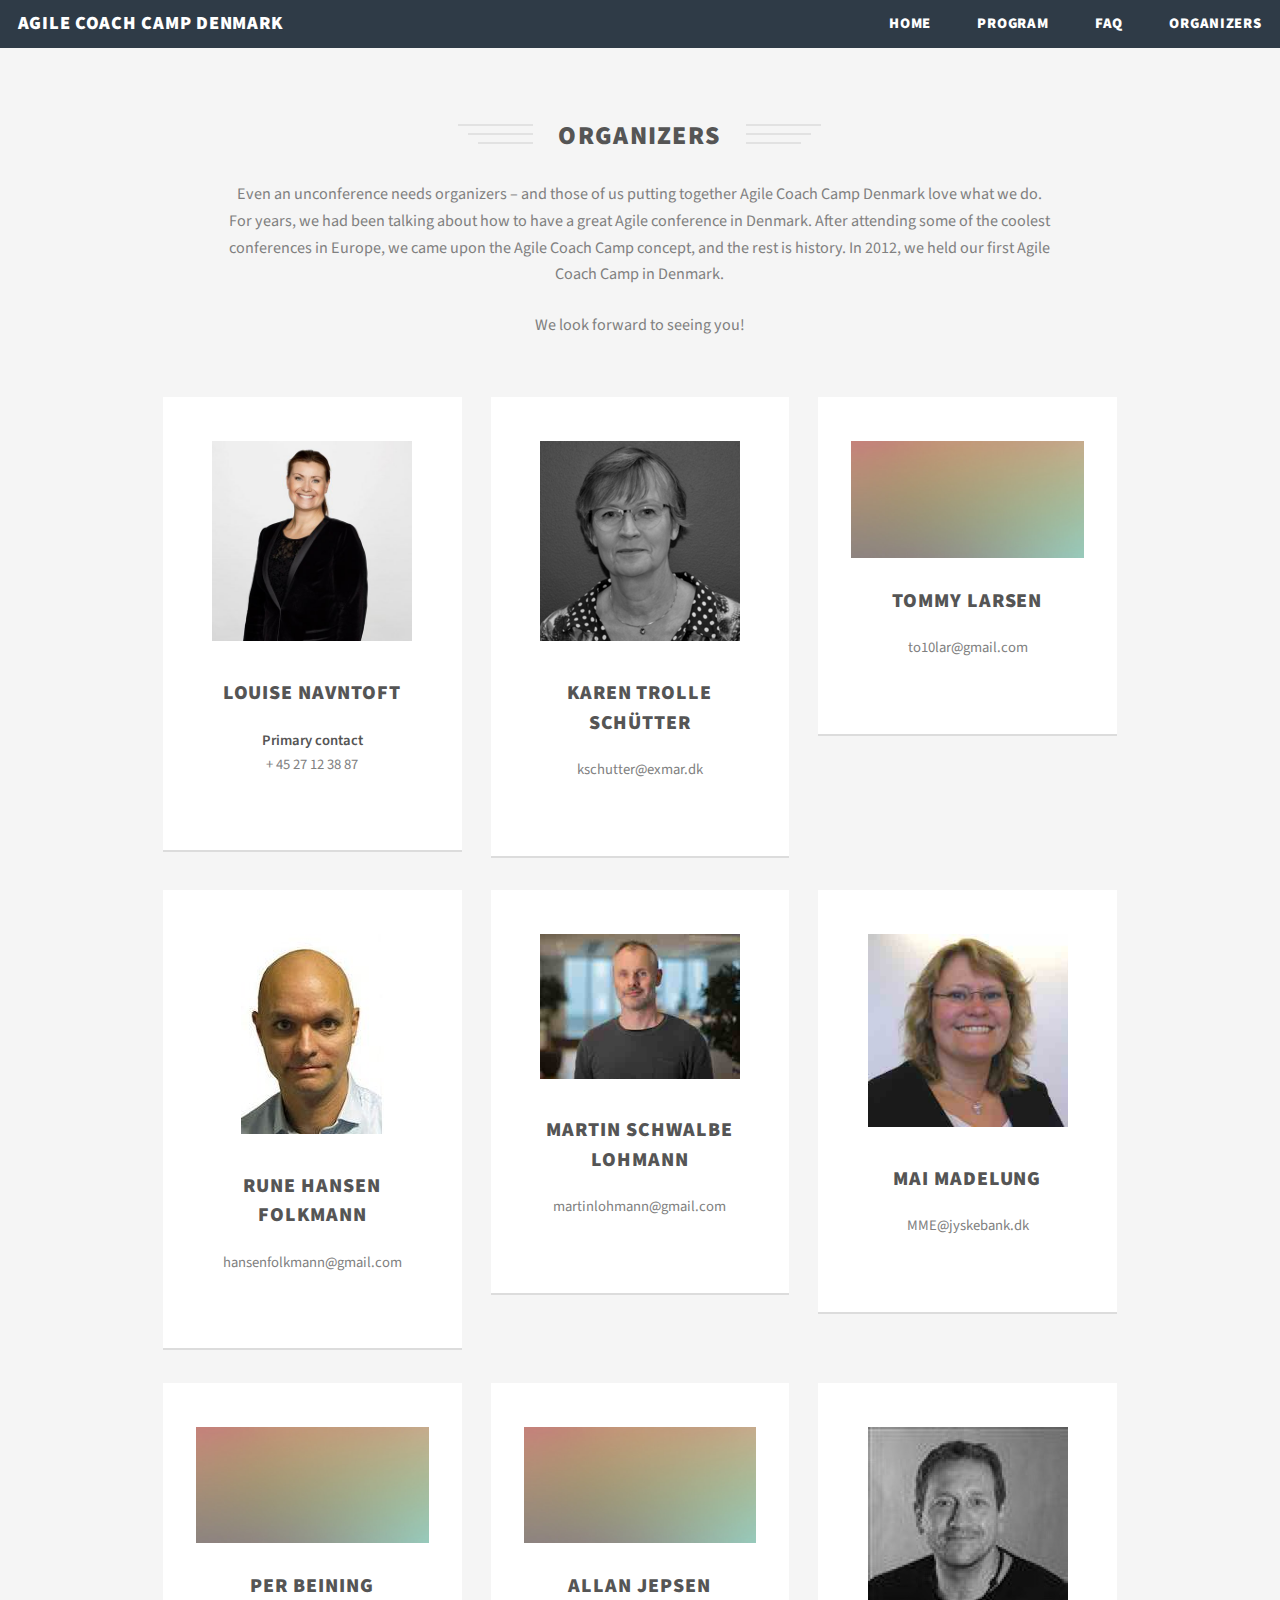
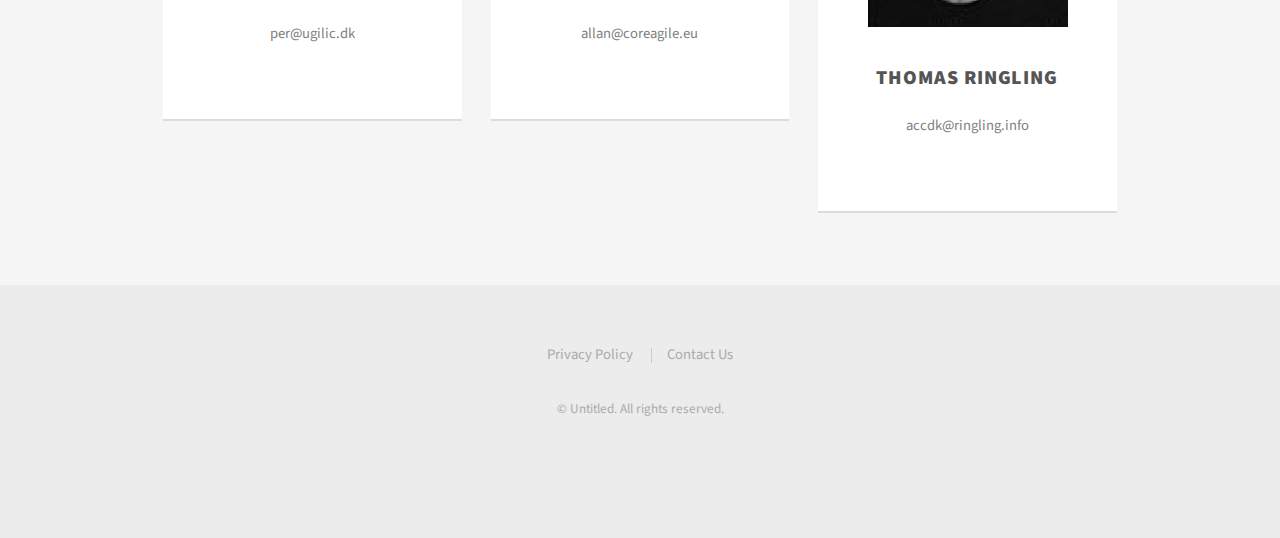
==== commit be7c47cd: "Org pics added" ====
--- a/organizers.html
+++ b/organizers.html
@@ -48,7 +48,7 @@
 					<div class="col-4 col-12-narrower">
 						<section class="box special">
 							<p>
-								<span class="image org-pic"><img src="images/louise.jpg" alt="" class="center"/></span>
+								<span class="image org-pic"><img style="width: 200px" src="images/louise.jpg" alt=""/></span>
 								<h3>Louise Navntoft</h3>
 								<p><b>Primary contact</b><br>+ 45 27 12 38 87</p>
 							</p>
@@ -57,7 +57,7 @@
 					<div class="col-4 col-12-narrower">
 						<section class="box special">
 							<p>
-								<span class="image fit org-pic"><img src="images/pic05.jpg" alt="" /></span>
+								<span class="image org-pic"><img style="width: 200px" src="images/karen.png" alt="" /></span>
 								<h3>Karen Trolle Schütter</h3>
 								<p>kschutter@exmar.dk</p>
 							</p>
@@ -87,7 +87,7 @@
 					<div class="col-4 col-12-narrower">
 						<section class="box special">
 							<p>
-								<span class="image org-pic"><img src="images/martin.jpg" alt="" /></span>
+								<span class="image org-pic"><img style="width: 200px" src="images/martin.jpg" alt="" /></span>
 								<h3>Martin Schwalbe Lohmann</h3>
 								<p>martinlohmann@gmail.com</p>
 							</p>
@@ -96,7 +96,7 @@
 					<div class="col-4 col-12-narrower">
 						<section class="box special">
 							<p>
-								<span class="image org-pic"><img src="images/mai.jpg" alt="" /></span>
+								<span class="image org-pic"><img style="width: 200px" src="images/mai.jpg" alt="" /></span>
 								<h3>Mai Madelung</h3>
 								<p>MME@jyskebank.dk</p>
 							</p>
@@ -126,7 +126,7 @@
 					<div class="col-4 col-12-narrower">
 						<section class="box special">
 							<p>
-								<span class="image fit org-pic"><img src="images/pic05.jpg" alt="" /></span>
+								<span class="image org-pic"><img style="width: 200px" src="images/thomas.jpg" alt="" /></span>
 								<h3>Thomas Ringling</h3>
 								<p>accdk@ringling.info</p>
 							</p>
--- a/assets/css/main.css
+++ b/assets/css/main.css
@@ -317,49 +317,49 @@
   .row > .imp {
     order: -1; }
   .row > .col-1 {
-    width: 8.33333%; }
+    width: 8.3333333333%; }
   .row > .off-1 {
-    margin-left: 8.33333%; }
+    margin-left: 8.3333333333%; }
   .row > .col-2 {
-    width: 16.66667%; }
+    width: 16.6666666667%; }
   .row > .off-2 {
-    margin-left: 16.66667%; }
+    margin-left: 16.6666666667%; }
   .row > .col-3 {
     width: 25%; }
   .row > .off-3 {
     margin-left: 25%; }
   .row > .col-4 {
-    width: 33.33333%; }
+    width: 33.3333333333%; }
   .row > .off-4 {
-    margin-left: 33.33333%; }
+    margin-left: 33.3333333333%; }
   .row > .col-5 {
-    width: 41.66667%; }
+    width: 41.6666666667%; }
   .row > .off-5 {
-    margin-left: 41.66667%; }
+    margin-left: 41.6666666667%; }
   .row > .col-6 {
     width: 50%; }
   .row > .off-6 {
     margin-left: 50%; }
   .row > .col-7 {
-    width: 58.33333%; }
+    width: 58.3333333333%; }
   .row > .off-7 {
-    margin-left: 58.33333%; }
+    margin-left: 58.3333333333%; }
   .row > .col-8 {
-    width: 66.66667%; }
+    width: 66.6666666667%; }
   .row > .off-8 {
-    margin-left: 66.66667%; }
+    margin-left: 66.6666666667%; }
   .row > .col-9 {
     width: 75%; }
   .row > .off-9 {
     margin-left: 75%; }
   .row > .col-10 {
-    width: 83.33333%; }
+    width: 83.3333333333%; }
   .row > .off-10 {
-    margin-left: 83.33333%; }
+    margin-left: 83.3333333333%; }
   .row > .col-11 {
-    width: 91.66667%; }
+    width: 91.6666666667%; }
   .row > .off-11 {
-    margin-left: 91.66667%; }
+    margin-left: 91.6666666667%; }
   .row > .col-12 {
     width: 100%; }
   .row > .off-12 {
@@ -443,49 +443,49 @@
       .row > .imp-wide {
         order: -1; }
       .row > .col-1-wide {
-        width: 8.33333%; }
+        width: 8.3333333333%; }
       .row > .off-1-wide {
-        margin-left: 8.33333%; }
+        margin-left: 8.3333333333%; }
       .row > .col-2-wide {
-        width: 16.66667%; }
+        width: 16.6666666667%; }
       .row > .off-2-wide {
-        margin-left: 16.66667%; }
+        margin-left: 16.6666666667%; }
       .row > .col-3-wide {
         width: 25%; }
       .row > .off-3-wide {
         margin-left: 25%; }
       .row > .col-4-wide {
-        width: 33.33333%; }
+        width: 33.3333333333%; }
       .row > .off-4-wide {
-        margin-left: 33.33333%; }
+        margin-left: 33.3333333333%; }
       .row > .col-5-wide {
-        width: 41.66667%; }
+        width: 41.6666666667%; }
       .row > .off-5-wide {
-        margin-left: 41.66667%; }
+        margin-left: 41.6666666667%; }
       .row > .col-6-wide {
         width: 50%; }
       .row > .off-6-wide {
         margin-left: 50%; }
       .row > .col-7-wide {
-        width: 58.33333%; }
+        width: 58.3333333333%; }
       .row > .off-7-wide {
-        margin-left: 58.33333%; }
+        margin-left: 58.3333333333%; }
       .row > .col-8-wide {
-        width: 66.66667%; }
+        width: 66.6666666667%; }
       .row > .off-8-wide {
-        margin-left: 66.66667%; }
+        margin-left: 66.6666666667%; }
       .row > .col-9-wide {
         width: 75%; }
       .row > .off-9-wide {
         margin-left: 75%; }
       .row > .col-10-wide {
-        width: 83.33333%; }
+        width: 83.3333333333%; }
       .row > .off-10-wide {
-        margin-left: 83.33333%; }
+        margin-left: 83.3333333333%; }
       .row > .col-11-wide {
-        width: 91.66667%; }
+        width: 91.6666666667%; }
       .row > .off-11-wide {
-        margin-left: 91.66667%; }
+        margin-left: 91.6666666667%; }
       .row > .col-12-wide {
         width: 100%; }
       .row > .off-12-wide {
@@ -569,49 +569,49 @@
       .row > .imp-normal {
         order: -1; }
       .row > .col-1-normal {
-        width: 8.33333%; }
+        width: 8.3333333333%; }
       .row > .off-1-normal {
-        margin-left: 8.33333%; }
+        margin-left: 8.3333333333%; }
       .row > .col-2-normal {
-        width: 16.66667%; }
+        width: 16.6666666667%; }
       .row > .off-2-normal {
-        margin-left: 16.66667%; }
+        margin-left: 16.6666666667%; }
       .row > .col-3-normal {
         width: 25%; }
       .row > .off-3-normal {
         margin-left: 25%; }
       .row > .col-4-normal {
-        width: 33.33333%; }
+        width: 33.3333333333%; }
       .row > .off-4-normal {
-        margin-left: 33.33333%; }
+        margin-left: 33.3333333333%; }
       .row > .col-5-normal {
-        width: 41.66667%; }
+        width: 41.6666666667%; }
       .row > .off-5-normal {
-        margin-left: 41.66667%; }
+        margin-left: 41.6666666667%; }
       .row > .col-6-normal {
         width: 50%; }
       .row > .off-6-normal {
         margin-left: 50%; }
       .row > .col-7-normal {
-        width: 58.33333%; }
+        width: 58.3333333333%; }
       .row > .off-7-normal {
-        margin-left: 58.33333%; }
+        margin-left: 58.3333333333%; }
       .row > .col-8-normal {
-        width: 66.66667%; }
+        width: 66.6666666667%; }
       .row > .off-8-normal {
-        margin-left: 66.66667%; }
+        margin-left: 66.6666666667%; }
       .row > .col-9-normal {
         width: 75%; }
       .row > .off-9-normal {
         margin-left: 75%; }
       .row > .col-10-normal {
-        width: 83.33333%; }
+        width: 83.3333333333%; }
       .row > .off-10-normal {
-        margin-left: 83.33333%; }
+        margin-left: 83.3333333333%; }
       .row > .col-11-normal {
-        width: 91.66667%; }
+        width: 91.6666666667%; }
       .row > .off-11-normal {
-        margin-left: 91.66667%; }
+        margin-left: 91.6666666667%; }
       .row > .col-12-normal {
         width: 100%; }
       .row > .off-12-normal {
@@ -695,49 +695,49 @@
       .row > .imp-narrow {
         order: -1; }
       .row > .col-1-narrow {
-        width: 8.33333%; }
+        width: 8.3333333333%; }
       .row > .off-1-narrow {
-        margin-left: 8.33333%; }
+        margin-left: 8.3333333333%; }
       .row > .col-2-narrow {
-        width: 16.66667%; }
+        width: 16.6666666667%; }
       .row > .off-2-narrow {
-        margin-left: 16.66667%; }
+        margin-left: 16.6666666667%; }
       .row > .col-3-narrow {
         width: 25%; }
       .row > .off-3-narrow {
         margin-left: 25%; }
       .row > .col-4-narrow {
-        width: 33.33333%; }
+        width: 33.3333333333%; }
       .row > .off-4-narrow {
-        margin-left: 33.33333%; }
+        margin-left: 33.3333333333%; }
       .row > .col-5-narrow {
-        width: 41.66667%; }
+        width: 41.6666666667%; }
       .row > .off-5-narrow {
-        margin-left: 41.66667%; }
+        margin-left: 41.6666666667%; }
       .row > .col-6-narrow {
         width: 50%; }
       .row > .off-6-narrow {
         margin-left: 50%; }
       .row > .col-7-narrow {
-        width: 58.33333%; }
+        width: 58.3333333333%; }
       .row > .off-7-narrow {
-        margin-left: 58.33333%; }
+        margin-left: 58.3333333333%; }
       .row > .col-8-narrow {
-        width: 66.66667%; }
+        width: 66.6666666667%; }
       .row > .off-8-narrow {
-        margin-left: 66.66667%; }
+        margin-left: 66.6666666667%; }
       .row > .col-9-narrow {
         width: 75%; }
       .row > .off-9-narrow {
         margin-left: 75%; }
       .row > .col-10-narrow {
-        width: 83.33333%; }
+        width: 83.3333333333%; }
       .row > .off-10-narrow {
-        margin-left: 83.33333%; }
+        margin-left: 83.3333333333%; }
       .row > .col-11-narrow {
-        width: 91.66667%; }
+        width: 91.6666666667%; }
       .row > .off-11-narrow {
-        margin-left: 91.66667%; }
+        margin-left: 91.6666666667%; }
       .row > .col-12-narrow {
         width: 100%; }
       .row > .off-12-narrow {
@@ -821,49 +821,49 @@
       .row > .imp-narrower {
         order: -1; }
       .row > .col-1-narrower {
-        width: 8.33333%; }
+        width: 8.3333333333%; }
       .row > .off-1-narrower {
-        margin-left: 8.33333%; }
+        margin-left: 8.3333333333%; }
       .row > .col-2-narrower {
-        width: 16.66667%; }
+        width: 16.6666666667%; }
       .row > .off-2-narrower {
-        margin-left: 16.66667%; }
+        margin-left: 16.6666666667%; }
       .row > .col-3-narrower {
         width: 25%; }
       .row > .off-3-narrower {
         margin-left: 25%; }
       .row > .col-4-narrower {
-        width: 33.33333%; }
+        width: 33.3333333333%; }
       .row > .off-4-narrower {
-        margin-left: 33.33333%; }
+        margin-left: 33.3333333333%; }
       .row > .col-5-narrower {
-        width: 41.66667%; }
+        width: 41.6666666667%; }
       .row > .off-5-narrower {
-        margin-left: 41.66667%; }
+        margin-left: 41.6666666667%; }
       .row > .col-6-narrower {
         width: 50%; }
       .row > .off-6-narrower {
         margin-left: 50%; }
       .row > .col-7-narrower {
-        width: 58.33333%; }
+        width: 58.3333333333%; }
       .row > .off-7-narrower {
-        margin-left: 58.33333%; }
+        margin-left: 58.3333333333%; }
       .row > .col-8-narrower {
-        width: 66.66667%; }
+        width: 66.6666666667%; }
       .row > .off-8-narrower {
-        margin-left: 66.66667%; }
+        margin-left: 66.6666666667%; }
       .row > .col-9-narrower {
         width: 75%; }
       .row > .off-9-narrower {
         margin-left: 75%; }
       .row > .col-10-narrower {
-        width: 83.33333%; }
+        width: 83.3333333333%; }
       .row > .off-10-narrower {
-        margin-left: 83.33333%; }
+        margin-left: 83.3333333333%; }
       .row > .col-11-narrower {
-        width: 91.66667%; }
+        width: 91.6666666667%; }
       .row > .off-11-narrower {
-        margin-left: 91.66667%; }
+        margin-left: 91.6666666667%; }
       .row > .col-12-narrower {
         width: 100%; }
       .row > .off-12-narrower {
@@ -947,49 +947,49 @@
       .row > .imp-mobile {
         order: -1; }
       .row > .col-1-mobile {
-        width: 8.33333%; }
+        width: 8.3333333333%; }
       .row > .off-1-mobile {
-        margin-left: 8.33333%; }
+        margin-left: 8.3333333333%; }
       .row > .col-2-mobile {
-        width: 16.66667%; }
+        width: 16.6666666667%; }
       .row > .off-2-mobile {
-        margin-left: 16.66667%; }
+        margin-left: 16.6666666667%; }
       .row > .col-3-mobile {
         width: 25%; }
       .row > .off-3-mobile {
         margin-left: 25%; }
       .row > .col-4-mobile {
-        width: 33.33333%; }
+        width: 33.3333333333%; }
       .row > .off-4-mobile {
-        margin-left: 33.33333%; }
+        margin-left: 33.3333333333%; }
       .row > .col-5-mobile {
-        width: 41.66667%; }
+        width: 41.6666666667%; }
       .row > .off-5-mobile {
-        margin-left: 41.66667%; }
+        margin-left: 41.6666666667%; }
       .row > .col-6-mobile {
         width: 50%; }
       .row > .off-6-mobile {
         margin-left: 50%; }
       .row > .col-7-mobile {
-        width: 58.33333%; }
+        width: 58.3333333333%; }
       .row > .off-7-mobile {
-        margin-left: 58.33333%; }
+        margin-left: 58.3333333333%; }
       .row > .col-8-mobile {
-        width: 66.66667%; }
+        width: 66.6666666667%; }
       .row > .off-8-mobile {
-        margin-left: 66.66667%; }
+        margin-left: 66.6666666667%; }
       .row > .col-9-mobile {
         width: 75%; }
       .row > .off-9-mobile {
         margin-left: 75%; }
       .row > .col-10-mobile {
-        width: 83.33333%; }
+        width: 83.3333333333%; }
       .row > .off-10-mobile {
-        margin-left: 83.33333%; }
+        margin-left: 83.3333333333%; }
       .row > .col-11-mobile {
-        width: 91.66667%; }
+        width: 91.6666666667%; }
       .row > .off-11-mobile {
-        margin-left: 91.66667%; }
+        margin-left: 91.6666666667%; }
       .row > .col-12-mobile {
         width: 100%; }
       .row > .off-12-mobile {
@@ -1073,49 +1073,49 @@
       .row > .imp-mobilep {
         order: -1; }
       .row > .col-1-mobilep {
-        width: 8.33333%; }
+        width: 8.3333333333%; }
       .row > .off-1-mobilep {
-        margin-left: 8.33333%; }
+        margin-left: 8.3333333333%; }
       .row > .col-2-mobilep {
-        width: 16.66667%; }
+        width: 16.6666666667%; }
       .row > .off-2-mobilep {
-        margin-left: 16.66667%; }
+        margin-left: 16.6666666667%; }
       .row > .col-3-mobilep {
         width: 25%; }
       .row > .off-3-mobilep {
         margin-left: 25%; }
       .row > .col-4-mobilep {
-        width: 33.33333%; }
+        width: 33.3333333333%; }
       .row > .off-4-mobilep {
-        margin-left: 33.33333%; }
+        margin-left: 33.3333333333%; }
       .row > .col-5-mobilep {
-        width: 41.66667%; }
+        width: 41.6666666667%; }
       .row > .off-5-mobilep {
-        margin-left: 41.66667%; }
+        margin-left: 41.6666666667%; }
       .row > .col-6-mobilep {
         width: 50%; }
       .row > .off-6-mobilep {
         margin-left: 50%; }
       .row > .col-7-mobilep {
-        width: 58.33333%; }
+        width: 58.3333333333%; }
       .row > .off-7-mobilep {
-        margin-left: 58.33333%; }
+        margin-left: 58.3333333333%; }
       .row > .col-8-mobilep {
-        width: 66.66667%; }
+        width: 66.6666666667%; }
       .row > .off-8-mobilep {
-        margin-left: 66.66667%; }
+        margin-left: 66.6666666667%; }
       .row > .col-9-mobilep {
         width: 75%; }
       .row > .off-9-mobilep {
         margin-left: 75%; }
       .row > .col-10-mobilep {
-        width: 83.33333%; }
+        width: 83.3333333333%; }
       .row > .off-10-mobilep {
-        margin-left: 83.33333%; }
+        margin-left: 83.3333333333%; }
       .row > .col-11-mobilep {
-        width: 91.66667%; }
+        width: 91.6666666667%; }
       .row > .off-11-mobilep {
-        margin-left: 91.66667%; }
+        margin-left: 91.6666666667%; }
       .row > .col-12-mobilep {
         width: 100%; }
       .row > .off-12-mobilep {
@@ -2477,4 +2477,11 @@
 .org-pic img {
   max-height: 200px; }
 
+section.program {
+  background: url("../../images/program.jpg");
+  background-repeat: no-repeat;
+  background-size: 500px;
+  background-color: white;
+  background-position: center 2%; }
+
 /*# sourceMappingURL=main.css.map */
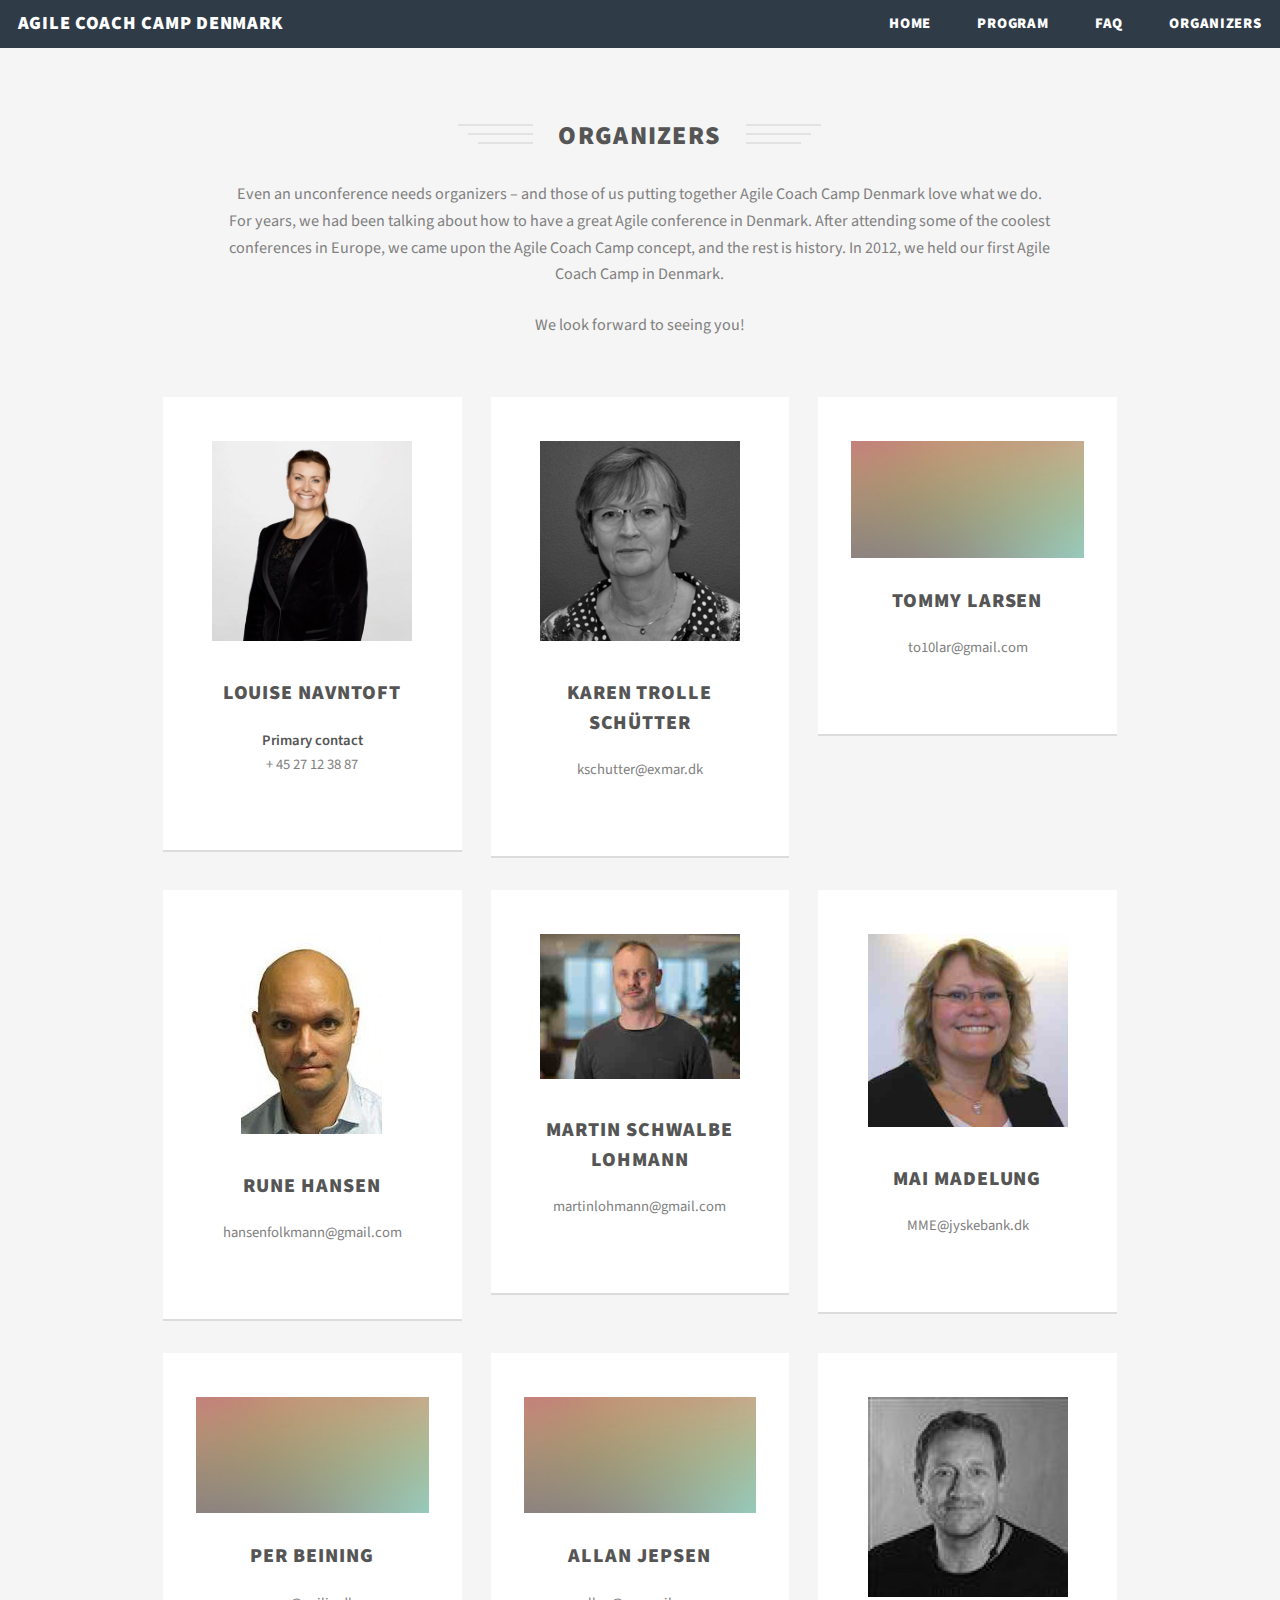
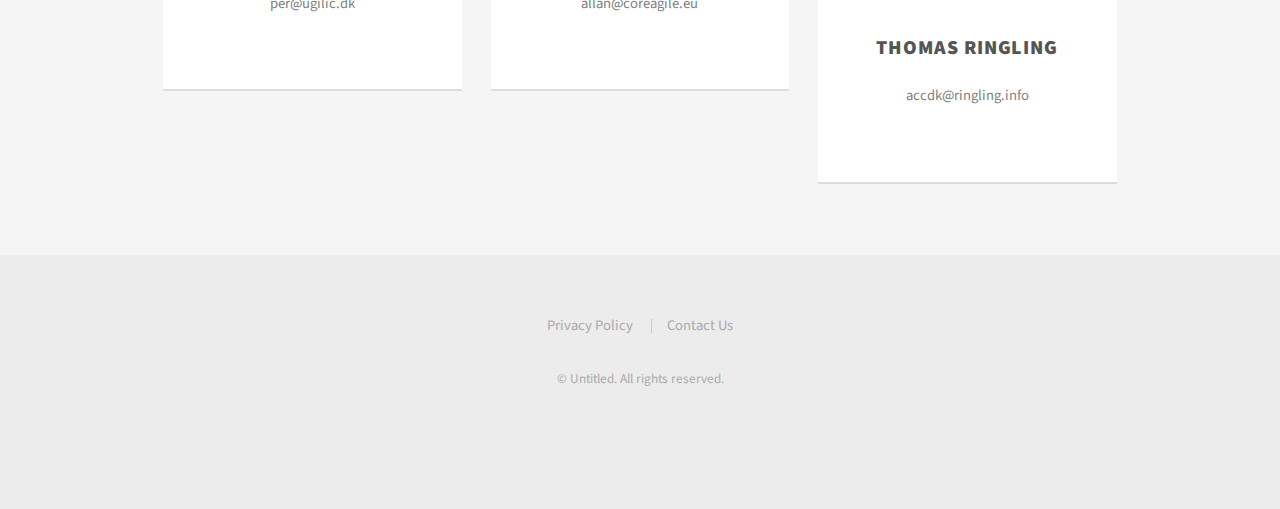
==== commit d23f7116: "Rune surname changed" ====
--- a/organizers.html
+++ b/organizers.html
@@ -79,7 +79,7 @@
 						<section class="box special">
 							<p>
 								<span class="image org-pic"><img src="images/rune.jpg" alt="" /></span>
-								<h3>Rune Hansen Folkmann</h3>
+								<h3>Rune Hansen</h3>
 								<p>hansenfolkmann@gmail.com</p>
 							</p>
 						</section>
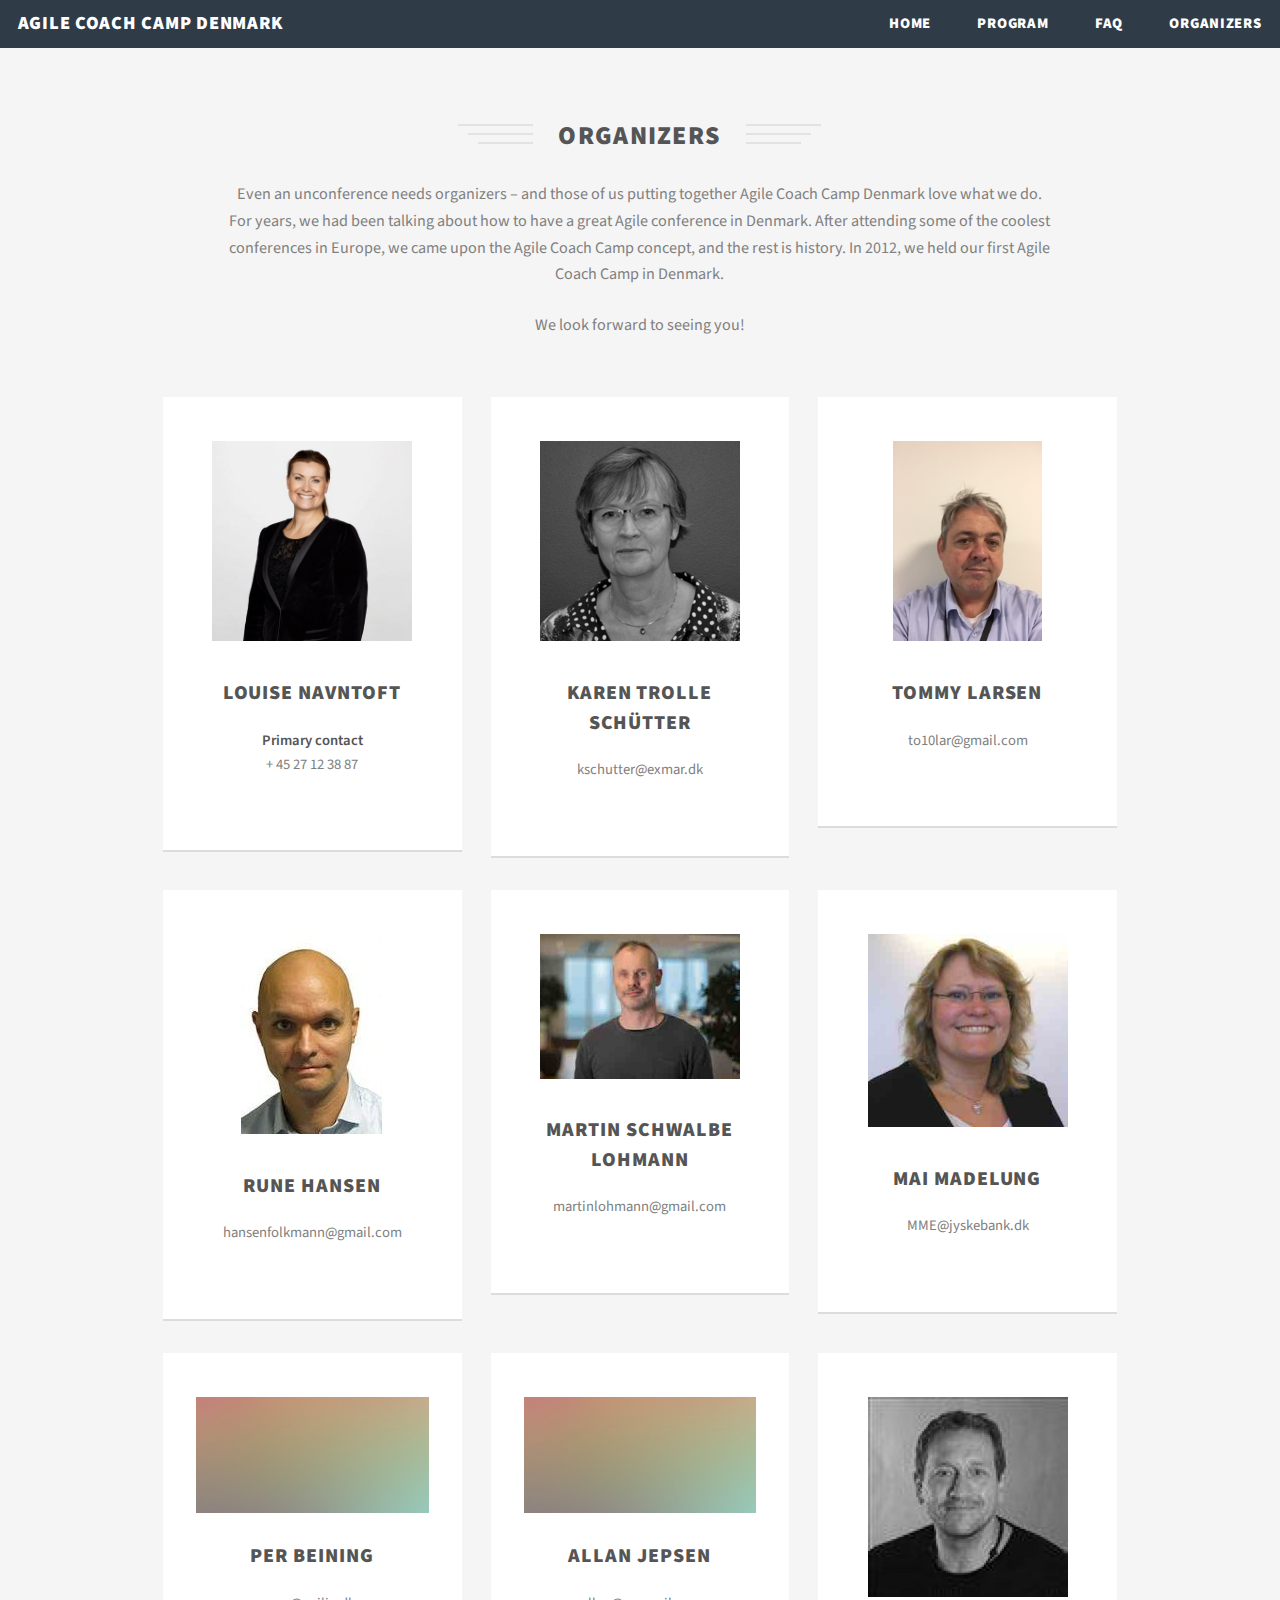
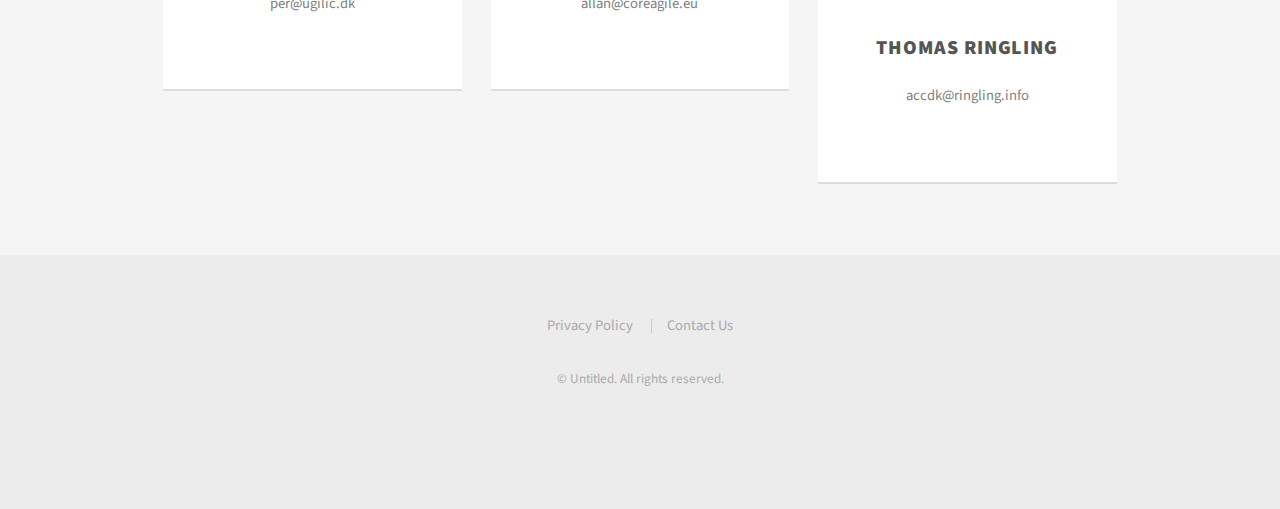
==== commit da6115b1: "Tolar added to organizera" ====
--- a/organizers.html
+++ b/organizers.html
@@ -66,7 +66,7 @@
 					<div class="col-4 col-12-narrower">
 						<section class="box special">
 							<p>
-								<span class="image fit org-pic"><img src="images/pic05.jpg" alt="" /></span>
+								<span class="image  org-pic"><img src="images/tolar.jpg" alt="" /></span>
 								<h3>Tommy Larsen</h3>
 								<p>to10lar@gmail.com</p>
 							</p>
